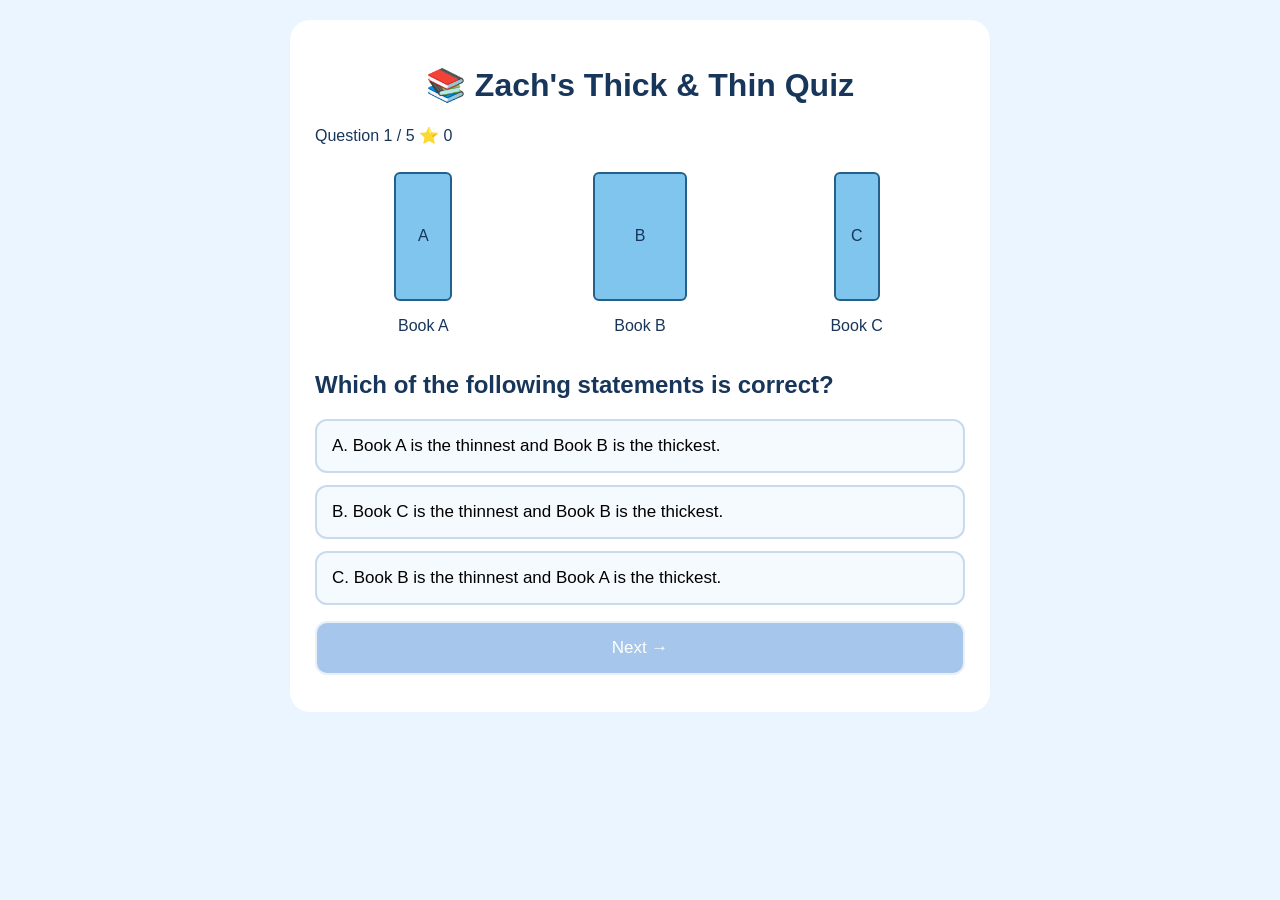
==== thickness-quiz.html @ b97b8de6 "Add Zach thickness quiz" ====
<!doctype html><html lang="en"><meta charset="utf-8"><meta name="viewport" content="width=device-width,initial-scale=1"><title>Zach Thick and Thin Quiz</title><style>body{font-family:Arial;background:#eaf5ff;color:#17365a;max-width:700px;margin:auto;padding:20px}main{background:white;padding:25px;border-radius:20px}h1{text-align:center}.books{display:flex;justify-content:space-around;align-items:end;height:190px}.book{height:125px;background:#80c5ed;border:2px solid #23618c;border-radius:6px;display:flex;align-items:center;justify-content:center;margin:auto}.item{text-align:center;flex:1}button{display:block;width:100%;padding:15px;margin:12px 0;border:2px solid #c9daed;border-radius:12px;background:#f5faff;font-size:17px;text-align:left}button:disabled{opacity:.8}.good{background:#d3f8dc}.bad{background:#ffd7d7}#next{background:#2475cf;color:white;text-align:center}#next:disabled{opacity:.4}</style><main><h1>📚 Zach's Thick & Thin Quiz</h1><p id="progress"></p><div class="books" id="books"></div><h2>Which of the following statements is correct?</h2><div id="answers"></div><p id="feedback"></p><button id="next" disabled>Next →</button></main><script>const qs=[[[2,5,1],[[0,1],[2,1],[1,0]],1],[[8,3,6],[[1,0],[2,1],[0,2]],0],[[4,7,2],[[1,0],[0,2],[2,1]],2],[[5,2,9],[[2,0],[1,2],[0,1]],1],[[3,1,6],[[2,1],[0,2],[1,2]],2]];let n=0,score=0;const el=id=>document.getElementById(id);function show(){let q=qs[n];el('progress').textContent='Question '+(n+1)+' / 5   ⭐ '+score;el('books').innerHTML=q[0].map((v,j)=>'<div class="item"><div class="book" style="width:'+(30+v*12)+'px">'+String.fromCharCode(65+j)+'</div><p>Book '+String.fromCharCode(65+j)+'</p></div>').join('');el('answers').innerHTML=q[1].map((pair,j)=>'<button onclick="pick('+j+')">'+String.fromCharCode(65+j)+'. Book '+String.fromCharCode(65+pair[0])+' is the thinnest and Book '+String.fromCharCode(65+pair[1])+' is the thickest.</button>').join('');el('feedback').textContent='';el('next').disabled=true}function pick(k){let q=qs[n];if(k===q[2])score++;Array.from(el('answers').children).forEach((b,j)=>{b.disabled=true;if(j===q[2])b.className='good';else if(j===k)b.className='bad'});el('feedback').textContent=k===q[2]?'🌟 Correct! Great job!':'💡 Good try! The green answer is correct.';el('next').disabled=false}el('next').onclick=()=>{n++;if(n<5)show();else document.querySelector('main').innerHTML='<h1>🏆 Well done, Zach!</h1><h2>Your score: '+score+' / 5</h2><button onclick="location.reload()">Try again</button>'};show();</script></html>
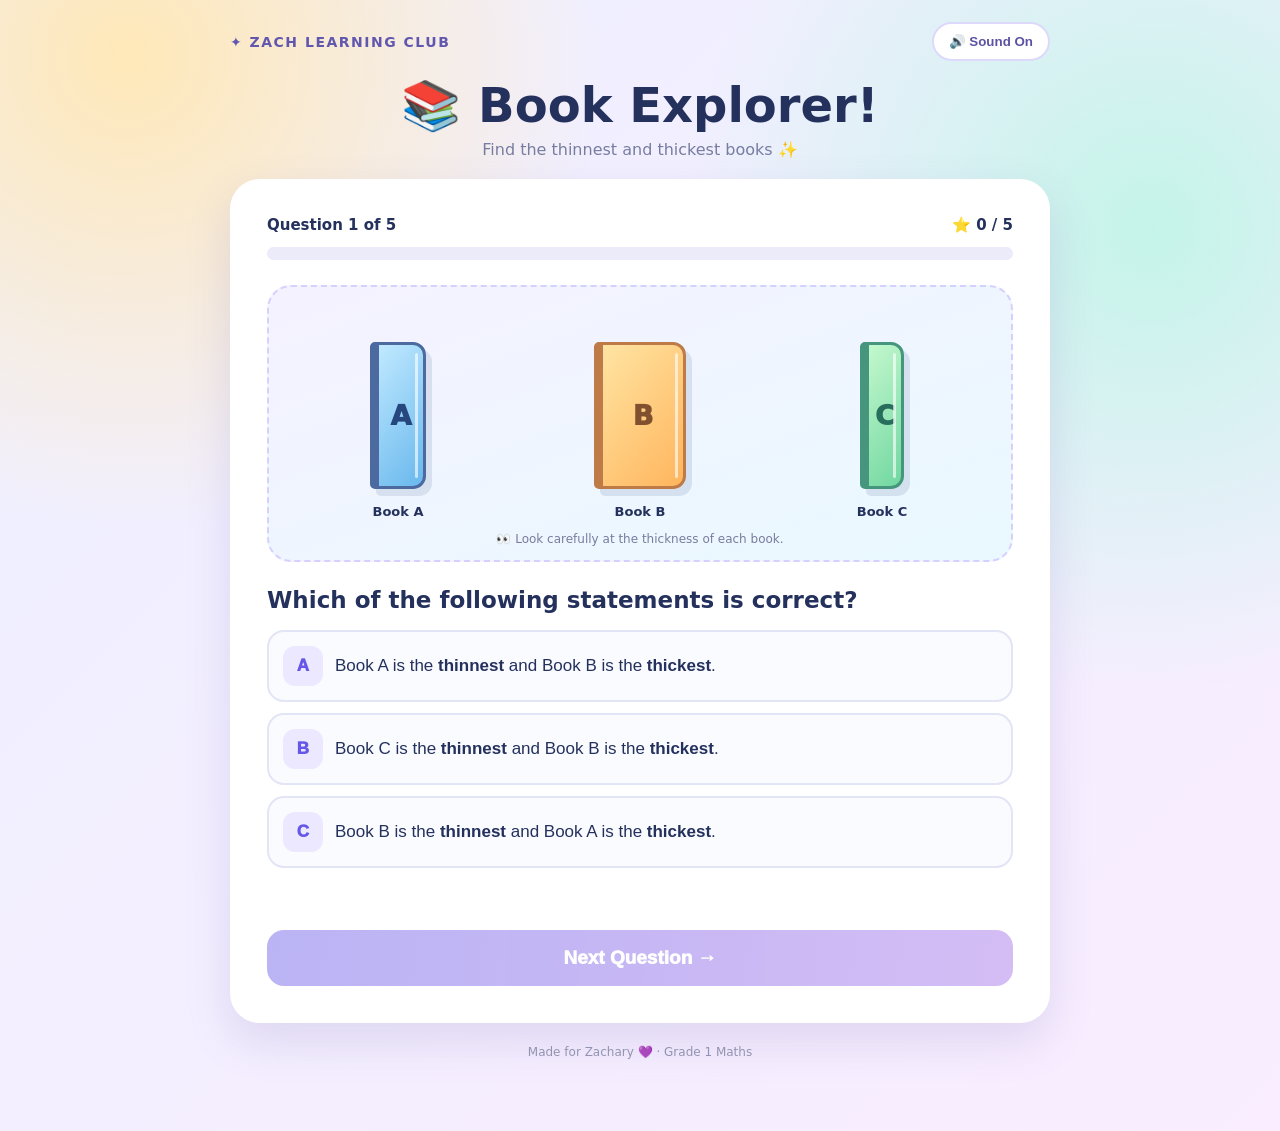
==== commit a6fedd9b: "Redesign thickness quiz with polished UI and interactive audio feedback" ====
--- a/thickness-quiz.html
+++ b/thickness-quiz.html
@@ -1 +1,8 @@
-<!doctype html><html lang="en"><meta charset="utf-8"><meta name="viewport" content="width=device-width,initial-scale=1"><title>Zach Thick and Thin Quiz</title><style>body{font-family:Arial;background:#eaf5ff;color:#17365a;max-width:700px;margin:auto;padding:20px}main{background:white;padding:25px;border-radius:20px}h1{text-align:center}.books{display:flex;justify-content:space-around;align-items:end;height:190px}.book{height:125px;background:#80c5ed;border:2px solid #23618c;border-radius:6px;display:flex;align-items:center;justify-content:center;margin:auto}.item{text-align:center;flex:1}button{display:block;width:100%;padding:15px;margin:12px 0;border:2px solid #c9daed;border-radius:12px;background:#f5faff;font-size:17px;text-align:left}button:disabled{opacity:.8}.good{background:#d3f8dc}.bad{background:#ffd7d7}#next{background:#2475cf;color:white;text-align:center}#next:disabled{opacity:.4}</style><main><h1>📚 Zach's Thick & Thin Quiz</h1><p id="progress"></p><div class="books" id="books"></div><h2>Which of the following statements is correct?</h2><div id="answers"></div><p id="feedback"></p><button id="next" disabled>Next →</button></main><script>const qs=[[[2,5,1],[[0,1],[2,1],[1,0]],1],[[8,3,6],[[1,0],[2,1],[0,2]],0],[[4,7,2],[[1,0],[0,2],[2,1]],2],[[5,2,9],[[2,0],[1,2],[0,1]],1],[[3,1,6],[[2,1],[0,2],[1,2]],2]];let n=0,score=0;const el=id=>document.getElementById(id);function show(){let q=qs[n];el('progress').textContent='Question '+(n+1)+' / 5   ⭐ '+score;el('books').innerHTML=q[0].map((v,j)=>'<div class="item"><div class="book" style="width:'+(30+v*12)+'px">'+String.fromCharCode(65+j)+'</div><p>Book '+String.fromCharCode(65+j)+'</p></div>').join('');el('answers').innerHTML=q[1].map((pair,j)=>'<button onclick="pick('+j+')">'+String.fromCharCode(65+j)+'. Book '+String.fromCharCode(65+pair[0])+' is the thinnest and Book '+String.fromCharCode(65+pair[1])+' is the thickest.</button>').join('');el('feedback').textContent='';el('next').disabled=true}function pick(k){let q=qs[n];if(k===q[2])score++;Array.from(el('answers').children).forEach((b,j)=>{b.disabled=true;if(j===q[2])b.className='good';else if(j===k)b.className='bad'});el('feedback').textContent=k===q[2]?'🌟 Correct! Great job!':'💡 Good try! The green answer is correct.';el('next').disabled=false}el('next').onclick=()=>{n++;if(n<5)show();else document.querySelector('main').innerHTML='<h1>🏆 Well done, Zach!</h1><h2>Your score: '+score+' / 5</h2><button onclick="location.reload()">Try again</button>'};show();</script></html>+<!doctype html>
+<html lang="en"><head><meta charset="utf-8"><meta name="viewport" content="width=device-width,initial-scale=1"><meta name="theme-color" content="#6657e8"><title>Zach's Book Explorer</title>
+<style>
+:root{--ink:#24315d;--violet:#6657e8;--pink:#ff75a4;--mint:#46c6a6;--gold:#ffc75b}*{box-sizing:border-box}body{margin:0;min-height:100vh;font-family:ui-rounded,"Arial Rounded MT Bold",system-ui,sans-serif;color:var(--ink);background:radial-gradient(circle at 10% 5%,#ffe8b8 0,transparent 30%),radial-gradient(circle at 90% 20%,#c4f4e9 0,transparent 32%),linear-gradient(135deg,#eef0ff,#f9edff);padding:22px 15px 50px}.shell{max-width:820px;margin:auto}.top{display:flex;align-items:center;justify-content:space-between;gap:10px}.brand{font-size:14px;font-weight:900;letter-spacing:1.5px;color:#6257ae}.sound{border:2px solid #dcd9fb;background:white;border-radius:50px;padding:10px 15px;font-weight:800;color:#5b52a4;cursor:pointer}h1{font-size:clamp(29px,6vw,48px);line-height:1.1;text-align:center;margin:18px 0 8px}.subtitle{text-align:center;font-size:16px;color:#777da0;margin:0 0 20px}.panel{background:#fff;border:3px solid #fff;border-radius:30px;padding:clamp(18px,4vw,34px);box-shadow:0 18px 45px #6559a829}.row{display:flex;justify-content:space-between;font-weight:900;font-size:15px;gap:12px}.track{background:#ecebfa;height:13px;border-radius:30px;overflow:hidden;margin:13px 0 25px}.fill{height:100%;width:0;background:linear-gradient(90deg,#62d6ae,#6657e8);transition:width .35s}.stage{background:linear-gradient(160deg,#f5f2ff,#e9f9ff);border-radius:24px;padding:22px 12px 14px;border:2px dashed #d6d0ff}.books{display:flex;align-items:flex-end;justify-content:space-around;gap:8px;height:210px}.item{flex:1;min-width:0;text-align:center}.book{height:147px;margin:auto;max-width:95%;display:flex;align-items:center;justify-content:center;border:3px solid #4c69a0;border-left:9px solid #4c69a0;border-radius:5px 13px 13px 5px;background:linear-gradient(130deg,#c0e9ff,#69b8ed);box-shadow:6px 7px 0 #a1b4cf55;position:relative;font-size:27px;font-weight:1000;color:#25477e;transition:width .35s}.book:after{content:"";position:absolute;right:5px;top:8px;bottom:8px;width:3px;border-radius:3px;background:#ffffffa0}.item:nth-child(2) .book{background:linear-gradient(130deg,#ffe4a2,#ffb55d);border-color:#be7b48;color:#81502e}.item:nth-child(3) .book{background:linear-gradient(130deg,#c4f8ce,#70d7a0);border-color:#45967c;color:#276e5c}.label{font-size:13px;font-weight:900;margin:15px 0 0}.hint{text-align:center;color:#7a7b9e;font-size:12px;margin-top:13px}h2{font-size:clamp(18px,4vw,23px);margin:25px 0 17px}.answer{display:flex;align-items:center;gap:12px;width:100%;text-align:left;border:2px solid #e2e5f5;border-radius:17px;background:#fafbff;padding:14px;margin:11px 0;font-size:clamp(14px,2.5vw,17px);line-height:1.5;color:var(--ink);cursor:pointer;transition:transform .15s,border-color .15s}.answer:not(:disabled):active{transform:scale(.985)}.badge{background:#ebe8ff;border-radius:12px;min-width:40px;height:40px;display:grid;place-items:center;font-weight:1000;color:#6657e8}.answer.correct{border-color:#39bf91;background:#e5fff2}.answer.wrong{border-color:#ff8b98;background:#fff0f1}.answer:disabled{cursor:default}.feedback{font-weight:900;min-height:30px;margin:16px 0;color:#298c6b}.next{display:block;width:100%;border:0;border-radius:17px;padding:17px;background:linear-gradient(100deg,#6657e8,#a06ce8);box-shadow:0 7px 0 #5142bb;color:white;font-weight:1000;font-size:19px;cursor:pointer}.next:disabled{opacity:.45;box-shadow:none;cursor:default}.result{text-align:center;padding:45px 15px}.score{font-size:54px;font-weight:1000;color:#6657e8;margin:15px 0}.confetti{font-size:48px}footer{text-align:center;color:#9293b2;font-size:12px;padding:22px}@media(max-width:480px){.books{height:170px}.book{height:113px;font-size:23px}.stage{padding:15px 5px 12px}.label{font-size:12px}.badge{min-width:34px;height:34px}}
+</style></head><body><div class="shell"><div class="top"><div class="brand">✦ ZACH LEARNING CLUB</div><button class="sound" id="sound" aria-label="Toggle sound">🔊 Sound On</button></div><h1>📚 Book Explorer!</h1><p class="subtitle">Find the thinnest and thickest books ✨</p><main class="panel" id="quiz"><div class="row"><span id="count">Question 1 of 5</span><span id="stars">⭐ 0 / 5</span></div><div class="track"><div class="fill" id="fill"></div></div><div class="stage"><div class="books" id="books"></div><div class="hint">👀 Look carefully at the thickness of each book.</div></div><h2>Which of the following statements is correct?</h2><div id="answers"></div><div class="feedback" id="feedback" aria-live="polite"></div><button class="next" id="next" disabled>Next Question →</button></main><footer>Made for Zachary 💜 · Grade 1 Maths</footer></div>
+<script>
+const questions=[{s:[2,5,1],o:[[0,1],[2,1],[1,0]],a:1},{s:[8,3,6],o:[[1,0],[2,1],[0,2]],a:0},{s:[4,7,2],o:[[1,0],[0,2],[2,1]],a:2},{s:[5,2,9],o:[[2,0],[1,2],[0,1]],a:1},{s:[3,1,6],o:[[2,1],[0,2],[1,2]],a:2}];let index=0,score=0,answered=false,soundOn=true,ctx;const get=id=>document.getElementById(id);function beep(correct){if(!soundOn)return;try{ctx=ctx||new(window.AudioContext||window.webkitAudioContext)();if(ctx.state==="suspended")ctx.resume();const notes=correct?[523,659,784]:[330,262];notes.forEach((freq,j)=>{let osc=ctx.createOscillator(),gain=ctx.createGain(),start=ctx.currentTime+j*.115;osc.type=correct?"sine":"triangle";osc.frequency.setValueAtTime(freq,start);gain.gain.setValueAtTime(.0001,start);gain.gain.exponentialRampToValueAtTime(.13,start+.02);gain.gain.exponentialRampToValueAtTime(.0001,start+.20);osc.connect(gain);gain.connect(ctx.destination);osc.start(start);osc.stop(start+.21)})}catch(e){}}get("sound").onclick=()=>{soundOn=!soundOn;get("sound").textContent=soundOn?"🔊 Sound On":"🔇 Sound Off";if(soundOn)beep(true)};function render(){answered=false;const q=questions[index];get("count").textContent="Question "+(index+1)+" of 5";get("stars").textContent="⭐ "+score+" / 5";get("fill").style.width=(index/5*100)+"%";get("books").innerHTML=q.s.map((s,j)=>'<div class="item"><div class="book" style="width:'+(32+s*12)+'px">'+String.fromCharCode(65+j)+'</div><div class="label">Book '+String.fromCharCode(65+j)+'</div></div>').join("");get("answers").innerHTML=q.o.map((pair,j)=>'<button class="answer" data-answer="'+j+'"><span class="badge">'+String.fromCharCode(65+j)+'</span><span>Book '+String.fromCharCode(65+pair[0])+' is the <b>thinnest</b> and Book '+String.fromCharCode(65+pair[1])+' is the <b>thickest</b>.</span></button>').join("");document.querySelectorAll(".answer").forEach(b=>b.addEventListener("click",()=>choose(Number(b.dataset.answer))));get("feedback").textContent="";get("next").disabled=true;get("next").textContent=index===4?"See My Results 🏆":"Next Question →"}function choose(choice){if(answered)return;answered=true;const q=questions[index],correct=choice===q.a;if(correct)score++;beep(correct);document.querySelectorAll(".answer").forEach((b,j)=>{b.disabled=true;if(j===q.a)b.classList.add("correct");else if(j===choice)b.classList.add("wrong")});get("feedback").textContent=correct?"🌟 Amazing, Zach! That's correct!":"💡 Nice try! The green answer is correct.";get("feedback").style.color=correct?"#298c6b":"#d36c72";get("stars").textContent="⭐ "+score+" / 5";get("next").disabled=false}get("next").onclick=()=>{index++;if(index<5){render();window.scrollTo({top:0,behavior:"smooth"})}else{get("quiz").innerHTML='<div class="result"><div class="confetti">🎉🏆🎉</div><h1>Great job, Zach!</h1><p>You finished the challenge!</p><div class="score">'+score+' / 5 ⭐</div><p>'+(score===5?"Perfect score! You are a book expert!":"Every try makes you stronger!")+'</p><button class="next" onclick="location.reload()">🔄 Play Again</button></div>';beep(true)}};render();
+</script></body></html>
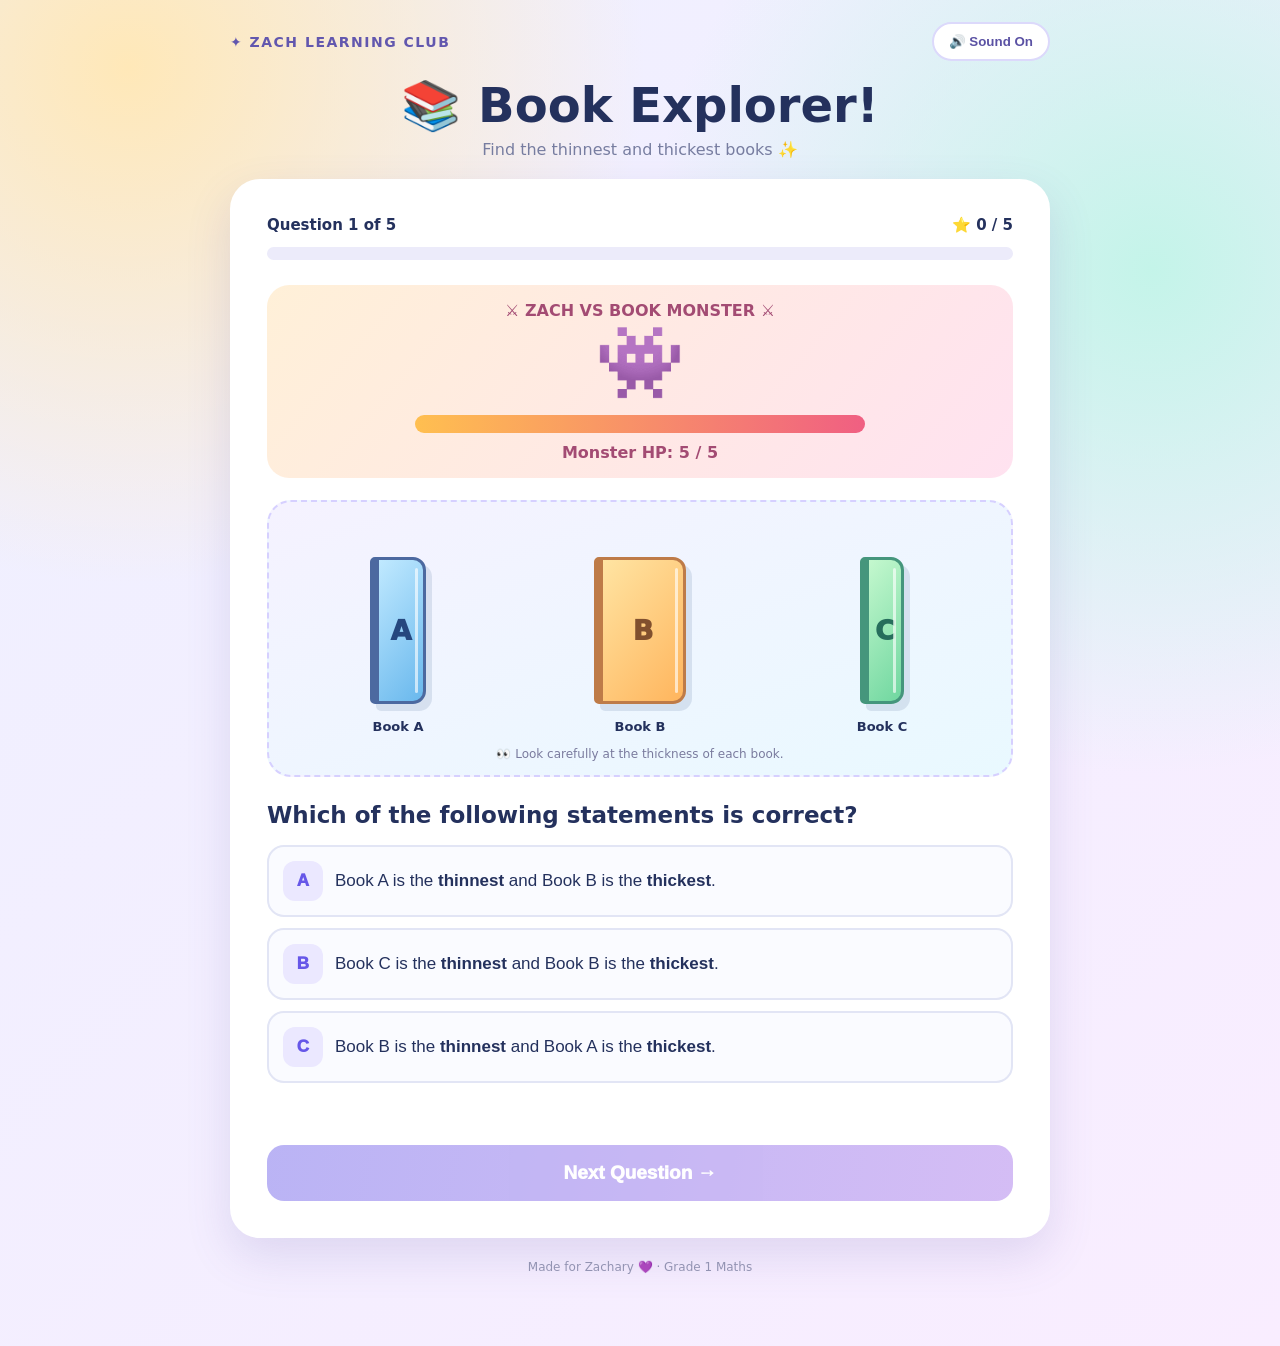
==== commit b6e1f735: "Add monster HP battle, attack animation and victory music" ====
--- a/thickness-quiz.html
+++ b/thickness-quiz.html
@@ -2,7 +2,9 @@
 <html lang="en"><head><meta charset="utf-8"><meta name="viewport" content="width=device-width,initial-scale=1"><meta name="theme-color" content="#6657e8"><title>Zach's Book Explorer</title>
 <style>
 :root{--ink:#24315d;--violet:#6657e8;--pink:#ff75a4;--mint:#46c6a6;--gold:#ffc75b}*{box-sizing:border-box}body{margin:0;min-height:100vh;font-family:ui-rounded,"Arial Rounded MT Bold",system-ui,sans-serif;color:var(--ink);background:radial-gradient(circle at 10% 5%,#ffe8b8 0,transparent 30%),radial-gradient(circle at 90% 20%,#c4f4e9 0,transparent 32%),linear-gradient(135deg,#eef0ff,#f9edff);padding:22px 15px 50px}.shell{max-width:820px;margin:auto}.top{display:flex;align-items:center;justify-content:space-between;gap:10px}.brand{font-size:14px;font-weight:900;letter-spacing:1.5px;color:#6257ae}.sound{border:2px solid #dcd9fb;background:white;border-radius:50px;padding:10px 15px;font-weight:800;color:#5b52a4;cursor:pointer}h1{font-size:clamp(29px,6vw,48px);line-height:1.1;text-align:center;margin:18px 0 8px}.subtitle{text-align:center;font-size:16px;color:#777da0;margin:0 0 20px}.panel{background:#fff;border:3px solid #fff;border-radius:30px;padding:clamp(18px,4vw,34px);box-shadow:0 18px 45px #6559a829}.row{display:flex;justify-content:space-between;font-weight:900;font-size:15px;gap:12px}.track{background:#ecebfa;height:13px;border-radius:30px;overflow:hidden;margin:13px 0 25px}.fill{height:100%;width:0;background:linear-gradient(90deg,#62d6ae,#6657e8);transition:width .35s}.stage{background:linear-gradient(160deg,#f5f2ff,#e9f9ff);border-radius:24px;padding:22px 12px 14px;border:2px dashed #d6d0ff}.books{display:flex;align-items:flex-end;justify-content:space-around;gap:8px;height:210px}.item{flex:1;min-width:0;text-align:center}.book{height:147px;margin:auto;max-width:95%;display:flex;align-items:center;justify-content:center;border:3px solid #4c69a0;border-left:9px solid #4c69a0;border-radius:5px 13px 13px 5px;background:linear-gradient(130deg,#c0e9ff,#69b8ed);box-shadow:6px 7px 0 #a1b4cf55;position:relative;font-size:27px;font-weight:1000;color:#25477e;transition:width .35s}.book:after{content:"";position:absolute;right:5px;top:8px;bottom:8px;width:3px;border-radius:3px;background:#ffffffa0}.item:nth-child(2) .book{background:linear-gradient(130deg,#ffe4a2,#ffb55d);border-color:#be7b48;color:#81502e}.item:nth-child(3) .book{background:linear-gradient(130deg,#c4f8ce,#70d7a0);border-color:#45967c;color:#276e5c}.label{font-size:13px;font-weight:900;margin:15px 0 0}.hint{text-align:center;color:#7a7b9e;font-size:12px;margin-top:13px}h2{font-size:clamp(18px,4vw,23px);margin:25px 0 17px}.answer{display:flex;align-items:center;gap:12px;width:100%;text-align:left;border:2px solid #e2e5f5;border-radius:17px;background:#fafbff;padding:14px;margin:11px 0;font-size:clamp(14px,2.5vw,17px);line-height:1.5;color:var(--ink);cursor:pointer;transition:transform .15s,border-color .15s}.answer:not(:disabled):active{transform:scale(.985)}.badge{background:#ebe8ff;border-radius:12px;min-width:40px;height:40px;display:grid;place-items:center;font-weight:1000;color:#6657e8}.answer.correct{border-color:#39bf91;background:#e5fff2}.answer.wrong{border-color:#ff8b98;background:#fff0f1}.answer:disabled{cursor:default}.feedback{font-weight:900;min-height:30px;margin:16px 0;color:#298c6b}.next{display:block;width:100%;border:0;border-radius:17px;padding:17px;background:linear-gradient(100deg,#6657e8,#a06ce8);box-shadow:0 7px 0 #5142bb;color:white;font-weight:1000;font-size:19px;cursor:pointer}.next:disabled{opacity:.45;box-shadow:none;cursor:default}.result{text-align:center;padding:45px 15px}.score{font-size:54px;font-weight:1000;color:#6657e8;margin:15px 0}.confetti{font-size:48px}footer{text-align:center;color:#9293b2;font-size:12px;padding:22px}@media(max-width:480px){.books{height:170px}.book{height:113px;font-size:23px}.stage{padding:15px 5px 12px}.label{font-size:12px}.badge{min-width:34px;height:34px}}
-</style></head><body><div class="shell"><div class="top"><div class="brand">✦ ZACH LEARNING CLUB</div><button class="sound" id="sound" aria-label="Toggle sound">🔊 Sound On</button></div><h1>📚 Book Explorer!</h1><p class="subtitle">Find the thinnest and thickest books ✨</p><main class="panel" id="quiz"><div class="row"><span id="count">Question 1 of 5</span><span id="stars">⭐ 0 / 5</span></div><div class="track"><div class="fill" id="fill"></div></div><div class="stage"><div class="books" id="books"></div><div class="hint">👀 Look carefully at the thickness of each book.</div></div><h2>Which of the following statements is correct?</h2><div id="answers"></div><div class="feedback" id="feedback" aria-live="polite"></div><button class="next" id="next" disabled>Next Question →</button></main><footer>Made for Zachary 💜 · Grade 1 Maths</footer></div>
+.battle{text-align:center;background:linear-gradient(130deg,#fff0d8,#ffe2f0);border-radius:22px;padding:16px;margin-bottom:22px}.monster{font-size:72px;display:inline-block;transition:transform .5s,opacity .5s}.monster.hit{animation:shake .5s}.monster.down{transform:rotate(85deg) scale(.65);opacity:.5}.hp{height:18px;background:#f3c5d0;border-radius:30px;overflow:hidden;margin:10px auto;max-width:450px}.hpfill{height:100%;width:100%;background:linear-gradient(90deg,#ffbf50,#f05f82);transition:width .6s}.battle-label{font-weight:900;color:#a34b73}@keyframes shake{0%,100%{transform:translateX(0)}25%{transform:translateX(-15px) rotate(-12deg)}60%{transform:translateX(13px) rotate(12deg)}}</style></head><body><div class="shell"><div class="top"><div class="brand">✦ ZACH LEARNING CLUB</div><button class="sound" id="sound" aria-label="Toggle sound">🔊 Sound On</button></div><h1>📚 Book Explorer!</h1><p class="subtitle">Find the thinnest and thickest books ✨</p><main class="panel" id="quiz"><div class="row"><span id="count">Question 1 of 5</span><span id="stars">⭐ 0 / 5</span></div><div class="track"><div class="fill" id="fill"></div></div><div class="battle"><div class="battle-label">⚔️ ZACH VS BOOK MONSTER ⚔️</div><div class="monster" id="monster">👾</div><div class="hp"><div class="hpfill" id="hpfill"></div></div><div class="battle-label" id="hptext">Monster HP: 5 / 5</div></div><div class="stage"><div class="books" id="books"></div><div class="hint">👀 Look carefully at the thickness of each book.</div></div><h2>Which of the following statements is correct?</h2><div id="answers"></div><div class="feedback" id="feedback" aria-live="polite"></div><button class="next" id="next" disabled>Next Question →</button></main><footer>Made for Zachary 💜 · Grade 1 Maths</footer></div>
 <script>
-const questions=[{s:[2,5,1],o:[[0,1],[2,1],[1,0]],a:1},{s:[8,3,6],o:[[1,0],[2,1],[0,2]],a:0},{s:[4,7,2],o:[[1,0],[0,2],[2,1]],a:2},{s:[5,2,9],o:[[2,0],[1,2],[0,1]],a:1},{s:[3,1,6],o:[[2,1],[0,2],[1,2]],a:2}];let index=0,score=0,answered=false,soundOn=true,ctx;const get=id=>document.getElementById(id);function beep(correct){if(!soundOn)return;try{ctx=ctx||new(window.AudioContext||window.webkitAudioContext)();if(ctx.state==="suspended")ctx.resume();const notes=correct?[523,659,784]:[330,262];notes.forEach((freq,j)=>{let osc=ctx.createOscillator(),gain=ctx.createGain(),start=ctx.currentTime+j*.115;osc.type=correct?"sine":"triangle";osc.frequency.setValueAtTime(freq,start);gain.gain.setValueAtTime(.0001,start);gain.gain.exponentialRampToValueAtTime(.13,start+.02);gain.gain.exponentialRampToValueAtTime(.0001,start+.20);osc.connect(gain);gain.connect(ctx.destination);osc.start(start);osc.stop(start+.21)})}catch(e){}}get("sound").onclick=()=>{soundOn=!soundOn;get("sound").textContent=soundOn?"🔊 Sound On":"🔇 Sound Off";if(soundOn)beep(true)};function render(){answered=false;const q=questions[index];get("count").textContent="Question "+(index+1)+" of 5";get("stars").textContent="⭐ "+score+" / 5";get("fill").style.width=(index/5*100)+"%";get("books").innerHTML=q.s.map((s,j)=>'<div class="item"><div class="book" style="width:'+(32+s*12)+'px">'+String.fromCharCode(65+j)+'</div><div class="label">Book '+String.fromCharCode(65+j)+'</div></div>').join("");get("answers").innerHTML=q.o.map((pair,j)=>'<button class="answer" data-answer="'+j+'"><span class="badge">'+String.fromCharCode(65+j)+'</span><span>Book '+String.fromCharCode(65+pair[0])+' is the <b>thinnest</b> and Book '+String.fromCharCode(65+pair[1])+' is the <b>thickest</b>.</span></button>').join("");document.querySelectorAll(".answer").forEach(b=>b.addEventListener("click",()=>choose(Number(b.dataset.answer))));get("feedback").textContent="";get("next").disabled=true;get("next").textContent=index===4?"See My Results 🏆":"Next Question →"}function choose(choice){if(answered)return;answered=true;const q=questions[index],correct=choice===q.a;if(correct)score++;beep(correct);document.querySelectorAll(".answer").forEach((b,j)=>{b.disabled=true;if(j===q.a)b.classList.add("correct");else if(j===choice)b.classList.add("wrong")});get("feedback").textContent=correct?"🌟 Amazing, Zach! That's correct!":"💡 Nice try! The green answer is correct.";get("feedback").style.color=correct?"#298c6b":"#d36c72";get("stars").textContent="⭐ "+score+" / 5";get("next").disabled=false}get("next").onclick=()=>{index++;if(index<5){render();window.scrollTo({top:0,behavior:"smooth"})}else{get("quiz").innerHTML='<div class="result"><div class="confetti">🎉🏆🎉</div><h1>Great job, Zach!</h1><p>You finished the challenge!</p><div class="score">'+score+' / 5 ⭐</div><p>'+(score===5?"Perfect score! You are a book expert!":"Every try makes you stronger!")+'</p><button class="next" onclick="location.reload()">🔄 Play Again</button></div>';beep(true)}};render();
+const questions=[{s:[2,5,1],o:[[0,1],[2,1],[1,0]],a:1},{s:[8,3,6],o:[[1,0],[2,1],[0,2]],a:0},{s:[4,7,2],o:[[1,0],[0,2],[2,1]],a:2},{s:[5,2,9],o:[[2,0],[1,2],[0,1]],a:1},{s:[3,1,6],o:[[2,1],[0,2],[1,2]],a:2}];let index=0,score=0,answered=false,soundOn=true,ctx;const get=id=>document.getElementById(id);function beep(correct){if(!soundOn)return;try{ctx=ctx||new(window.AudioContext||window.webkitAudioContext)();if(ctx.state==="suspended")ctx.resume();const notes=correct?[523,659,784]:[330,262];notes.forEach((freq,j)=>{let osc=ctx.createOscillator(),gain=ctx.createGain(),start=ctx.currentTime+j*.115;osc.type=correct?"sine":"triangle";osc.frequency.setValueAtTime(freq,start);gain.gain.setValueAtTime(.0001,start);gain.gain.exponentialRampToValueAtTime(.13,start+.02);gain.gain.exponentialRampToValueAtTime(.0001,start+.20);osc.connect(gain);gain.connect(ctx.destination);osc.start(start);osc.stop(start+.21)})}catch(e){}}get("sound").onclick=()=>{soundOn=!soundOn;get("sound").textContent=soundOn?"🔊 Sound On":"🔇 Sound Off";if(soundOn)beep(true)};function attack(){let hp=5-score;get("hpfill").style.width=(hp*20)+"%";get("hptext").textContent="Monster HP: "+hp+" / 5";let m=get("monster");m.classList.remove("hit");void m.offsetWidth;m.classList.add("hit");if(hp===0)setTimeout(()=>{m.classList.remove("hit");m.classList.add("down");get("hptext").textContent="🏆 MONSTER DEFEATED!"},550)}
+function victory(){if(!soundOn)return;try{ctx=ctx||new(window.AudioContext||window.webkitAudioContext)();if(ctx.state==="suspended")ctx.resume();let t=ctx.currentTime+.1;[523,659,784,1047,784,1047,1175,1319,1047].forEach((f,i)=>{let o=ctx.createOscillator(),g=ctx.createGain(),d=i===8?.65:.17;o.type="triangle";o.frequency.value=f;g.gain.setValueAtTime(.0001,t);g.gain.exponentialRampToValueAtTime(.12,t+.02);g.gain.exponentialRampToValueAtTime(.0001,t+d);o.connect(g);g.connect(ctx.destination);o.start(t);o.stop(t+d+.02);t+=d})}catch(e){}}
+function render(){answered=false;const q=questions[index];get("count").textContent="Question "+(index+1)+" of 5";get("stars").textContent="⭐ "+score+" / 5";get("fill").style.width=(index/5*100)+"%";get("books").innerHTML=q.s.map((s,j)=>'<div class="item"><div class="book" style="width:'+(32+s*12)+'px">'+String.fromCharCode(65+j)+'</div><div class="label">Book '+String.fromCharCode(65+j)+'</div></div>').join("");get("answers").innerHTML=q.o.map((pair,j)=>'<button class="answer" data-answer="'+j+'"><span class="badge">'+String.fromCharCode(65+j)+'</span><span>Book '+String.fromCharCode(65+pair[0])+' is the <b>thinnest</b> and Book '+String.fromCharCode(65+pair[1])+' is the <b>thickest</b>.</span></button>').join("");document.querySelectorAll(".answer").forEach(b=>b.addEventListener("click",()=>choose(Number(b.dataset.answer))));get("feedback").textContent="";get("next").disabled=true;get("next").textContent=index===4?"See My Results 🏆":"Next Question →"}function choose(choice){if(answered)return;answered=true;const q=questions[index],correct=choice===q.a;if(correct){score++;attack()}beep(correct);document.querySelectorAll(".answer").forEach((b,j)=>{b.disabled=true;if(j===q.a)b.classList.add("correct");else if(j===choice)b.classList.add("wrong")});get("feedback").textContent=correct?"🌟 Amazing, Zach! That's correct!":"💡 Nice try! The green answer is correct.";get("feedback").style.color=correct?"#298c6b":"#d36c72";get("stars").textContent="⭐ "+score+" / 5";get("next").disabled=false}get("next").onclick=()=>{index++;if(index<5){render();window.scrollTo({top:0,behavior:"smooth"})}else{if(score===5)victory();get("quiz").innerHTML='<div class="result"><div class="confetti">🎉🏆🎉</div><h1>Great job, Zach!</h1><p>You finished the challenge!</p><div class="score">'+score+' / 5 ⭐</div><p>'+(score===5?"Perfect score! You are a book expert!":"Every try makes you stronger!")+'</p><button class="next" onclick="location.reload()">🔄 Play Again</button></div>';if(score!==5)beep(true)}};render();
 </script></body></html>
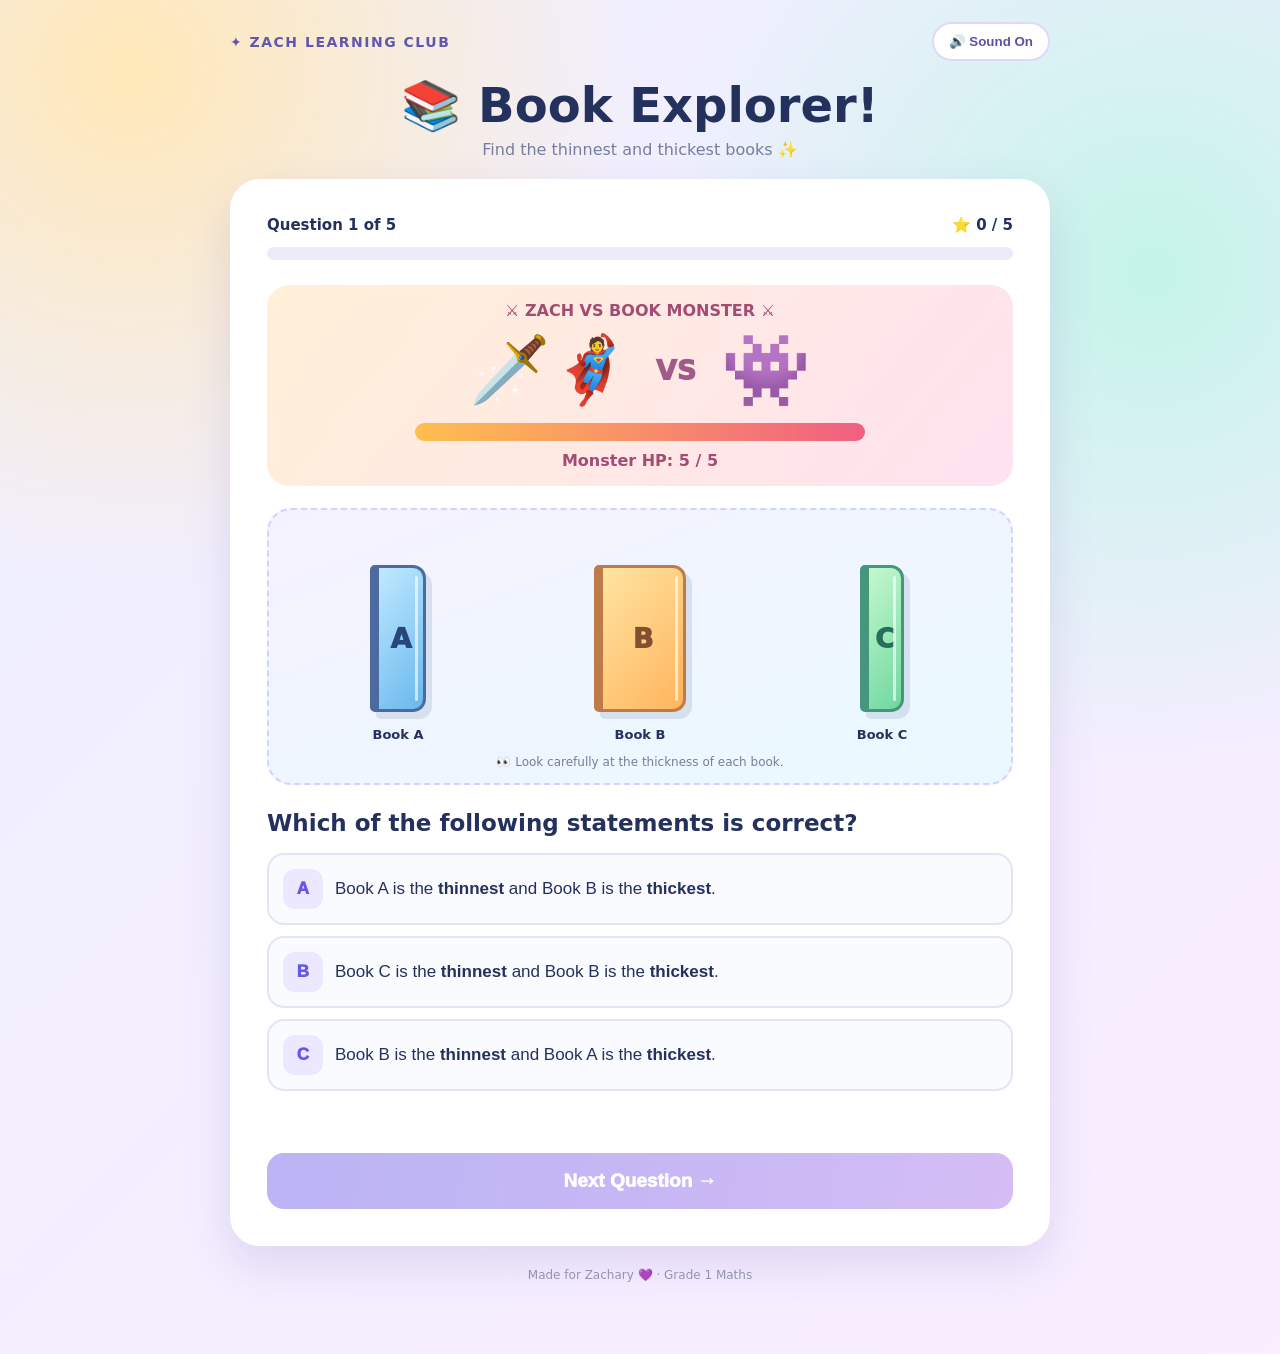
==== commit e9ad3459: "Add sword hero attack and automatic next question with victory animation delay" ====
--- a/thickness-quiz.html
+++ b/thickness-quiz.html
@@ -2,9 +2,9 @@
 <html lang="en"><head><meta charset="utf-8"><meta name="viewport" content="width=device-width,initial-scale=1"><meta name="theme-color" content="#6657e8"><title>Zach's Book Explorer</title>
 <style>
 :root{--ink:#24315d;--violet:#6657e8;--pink:#ff75a4;--mint:#46c6a6;--gold:#ffc75b}*{box-sizing:border-box}body{margin:0;min-height:100vh;font-family:ui-rounded,"Arial Rounded MT Bold",system-ui,sans-serif;color:var(--ink);background:radial-gradient(circle at 10% 5%,#ffe8b8 0,transparent 30%),radial-gradient(circle at 90% 20%,#c4f4e9 0,transparent 32%),linear-gradient(135deg,#eef0ff,#f9edff);padding:22px 15px 50px}.shell{max-width:820px;margin:auto}.top{display:flex;align-items:center;justify-content:space-between;gap:10px}.brand{font-size:14px;font-weight:900;letter-spacing:1.5px;color:#6257ae}.sound{border:2px solid #dcd9fb;background:white;border-radius:50px;padding:10px 15px;font-weight:800;color:#5b52a4;cursor:pointer}h1{font-size:clamp(29px,6vw,48px);line-height:1.1;text-align:center;margin:18px 0 8px}.subtitle{text-align:center;font-size:16px;color:#777da0;margin:0 0 20px}.panel{background:#fff;border:3px solid #fff;border-radius:30px;padding:clamp(18px,4vw,34px);box-shadow:0 18px 45px #6559a829}.row{display:flex;justify-content:space-between;font-weight:900;font-size:15px;gap:12px}.track{background:#ecebfa;height:13px;border-radius:30px;overflow:hidden;margin:13px 0 25px}.fill{height:100%;width:0;background:linear-gradient(90deg,#62d6ae,#6657e8);transition:width .35s}.stage{background:linear-gradient(160deg,#f5f2ff,#e9f9ff);border-radius:24px;padding:22px 12px 14px;border:2px dashed #d6d0ff}.books{display:flex;align-items:flex-end;justify-content:space-around;gap:8px;height:210px}.item{flex:1;min-width:0;text-align:center}.book{height:147px;margin:auto;max-width:95%;display:flex;align-items:center;justify-content:center;border:3px solid #4c69a0;border-left:9px solid #4c69a0;border-radius:5px 13px 13px 5px;background:linear-gradient(130deg,#c0e9ff,#69b8ed);box-shadow:6px 7px 0 #a1b4cf55;position:relative;font-size:27px;font-weight:1000;color:#25477e;transition:width .35s}.book:after{content:"";position:absolute;right:5px;top:8px;bottom:8px;width:3px;border-radius:3px;background:#ffffffa0}.item:nth-child(2) .book{background:linear-gradient(130deg,#ffe4a2,#ffb55d);border-color:#be7b48;color:#81502e}.item:nth-child(3) .book{background:linear-gradient(130deg,#c4f8ce,#70d7a0);border-color:#45967c;color:#276e5c}.label{font-size:13px;font-weight:900;margin:15px 0 0}.hint{text-align:center;color:#7a7b9e;font-size:12px;margin-top:13px}h2{font-size:clamp(18px,4vw,23px);margin:25px 0 17px}.answer{display:flex;align-items:center;gap:12px;width:100%;text-align:left;border:2px solid #e2e5f5;border-radius:17px;background:#fafbff;padding:14px;margin:11px 0;font-size:clamp(14px,2.5vw,17px);line-height:1.5;color:var(--ink);cursor:pointer;transition:transform .15s,border-color .15s}.answer:not(:disabled):active{transform:scale(.985)}.badge{background:#ebe8ff;border-radius:12px;min-width:40px;height:40px;display:grid;place-items:center;font-weight:1000;color:#6657e8}.answer.correct{border-color:#39bf91;background:#e5fff2}.answer.wrong{border-color:#ff8b98;background:#fff0f1}.answer:disabled{cursor:default}.feedback{font-weight:900;min-height:30px;margin:16px 0;color:#298c6b}.next{display:block;width:100%;border:0;border-radius:17px;padding:17px;background:linear-gradient(100deg,#6657e8,#a06ce8);box-shadow:0 7px 0 #5142bb;color:white;font-weight:1000;font-size:19px;cursor:pointer}.next:disabled{opacity:.45;box-shadow:none;cursor:default}.result{text-align:center;padding:45px 15px}.score{font-size:54px;font-weight:1000;color:#6657e8;margin:15px 0}.confetti{font-size:48px}footer{text-align:center;color:#9293b2;font-size:12px;padding:22px}@media(max-width:480px){.books{height:170px}.book{height:113px;font-size:23px}.stage{padding:15px 5px 12px}.label{font-size:12px}.badge{min-width:34px;height:34px}}
-.battle{text-align:center;background:linear-gradient(130deg,#fff0d8,#ffe2f0);border-radius:22px;padding:16px;margin-bottom:22px}.monster{font-size:72px;display:inline-block;transition:transform .5s,opacity .5s}.monster.hit{animation:shake .5s}.monster.down{transform:rotate(85deg) scale(.65);opacity:.5}.hp{height:18px;background:#f3c5d0;border-radius:30px;overflow:hidden;margin:10px auto;max-width:450px}.hpfill{height:100%;width:100%;background:linear-gradient(90deg,#ffbf50,#f05f82);transition:width .6s}.battle-label{font-weight:900;color:#a34b73}@keyframes shake{0%,100%{transform:translateX(0)}25%{transform:translateX(-15px) rotate(-12deg)}60%{transform:translateX(13px) rotate(12deg)}}</style></head><body><div class="shell"><div class="top"><div class="brand">✦ ZACH LEARNING CLUB</div><button class="sound" id="sound" aria-label="Toggle sound">🔊 Sound On</button></div><h1>📚 Book Explorer!</h1><p class="subtitle">Find the thinnest and thickest books ✨</p><main class="panel" id="quiz"><div class="row"><span id="count">Question 1 of 5</span><span id="stars">⭐ 0 / 5</span></div><div class="track"><div class="fill" id="fill"></div></div><div class="battle"><div class="battle-label">⚔️ ZACH VS BOOK MONSTER ⚔️</div><div class="monster" id="monster">👾</div><div class="hp"><div class="hpfill" id="hpfill"></div></div><div class="battle-label" id="hptext">Monster HP: 5 / 5</div></div><div class="stage"><div class="books" id="books"></div><div class="hint">👀 Look carefully at the thickness of each book.</div></div><h2>Which of the following statements is correct?</h2><div id="answers"></div><div class="feedback" id="feedback" aria-live="polite"></div><button class="next" id="next" disabled>Next Question →</button></main><footer>Made for Zachary 💜 · Grade 1 Maths</footer></div>
+.battle{text-align:center;background:linear-gradient(130deg,#fff0d8,#ffe2f0);border-radius:22px;padding:16px;margin-bottom:22px}.monster{font-size:72px;display:inline-block;transition:transform .5s,opacity .5s}.monster.hit{animation:shake .5s}.monster.down{transform:rotate(85deg) scale(.65);opacity:.5}.hp{height:18px;background:#f3c5d0;border-radius:30px;overflow:hidden;margin:10px auto;max-width:450px}.hpfill{height:100%;width:100%;background:linear-gradient(90deg,#ffbf50,#f05f82);transition:width .6s}.battle-label{font-weight:900;color:#a34b73}@keyframes shake{0%,100%{transform:translateX(0)}25%{transform:translateX(-15px) rotate(-12deg)}60%{transform:translateX(13px) rotate(12deg)}}.fighters{display:flex;align-items:center;justify-content:space-evenly;max-width:390px;margin:8px auto 2px}.hero{font-size:65px;display:inline-block;transform-origin:70% 85%}.hero.slash{animation:slash .65s ease-in-out}.versus{font-size:27px;font-weight:1000;color:#a05a86}.strike{position:absolute;font-size:48px;left:50%;top:20%;pointer-events:none;animation:strike .7s forwards}.enemy-wrap{position:relative}@keyframes slash{0%,100%{transform:translateX(0) rotate(0)}35%{transform:translateX(38px) rotate(-28deg)}65%{transform:translateX(62px) rotate(24deg)}}@keyframes strike{0%{opacity:0;transform:scale(.3) rotate(-40deg)}35%{opacity:1;transform:scale(1.3) rotate(0)}100%{opacity:0;transform:scale(1.7) rotate(30deg)}}@media(prefers-reduced-motion:reduce){.hero.slash,.strike{animation:none}}</style></head><body><div class="shell"><div class="top"><div class="brand">✦ ZACH LEARNING CLUB</div><button class="sound" id="sound" aria-label="Toggle sound">🔊 Sound On</button></div><h1>📚 Book Explorer!</h1><p class="subtitle">Find the thinnest and thickest books ✨</p><main class="panel" id="quiz"><div class="row"><span id="count">Question 1 of 5</span><span id="stars">⭐ 0 / 5</span></div><div class="track"><div class="fill" id="fill"></div></div><div class="battle"><div class="battle-label">⚔️ ZACH VS BOOK MONSTER ⚔️</div><div class="fighters"><span class="hero" id="hero" role="img" aria-label="Sword hero">🗡️🦸</span><span class="versus">VS</span><span class="enemy-wrap"><span class="monster" id="monster">👾</span><span id="strike"></span></span></div><div class="hp"><div class="hpfill" id="hpfill"></div></div><div class="battle-label" id="hptext">Monster HP: 5 / 5</div></div><div class="stage"><div class="books" id="books"></div><div class="hint">👀 Look carefully at the thickness of each book.</div></div><h2>Which of the following statements is correct?</h2><div id="answers"></div><div class="feedback" id="feedback" aria-live="polite"></div><button class="next" id="next" disabled>Next Question →</button></main><footer>Made for Zachary 💜 · Grade 1 Maths</footer></div>
 <script>
-const questions=[{s:[2,5,1],o:[[0,1],[2,1],[1,0]],a:1},{s:[8,3,6],o:[[1,0],[2,1],[0,2]],a:0},{s:[4,7,2],o:[[1,0],[0,2],[2,1]],a:2},{s:[5,2,9],o:[[2,0],[1,2],[0,1]],a:1},{s:[3,1,6],o:[[2,1],[0,2],[1,2]],a:2}];let index=0,score=0,answered=false,soundOn=true,ctx;const get=id=>document.getElementById(id);function beep(correct){if(!soundOn)return;try{ctx=ctx||new(window.AudioContext||window.webkitAudioContext)();if(ctx.state==="suspended")ctx.resume();const notes=correct?[523,659,784]:[330,262];notes.forEach((freq,j)=>{let osc=ctx.createOscillator(),gain=ctx.createGain(),start=ctx.currentTime+j*.115;osc.type=correct?"sine":"triangle";osc.frequency.setValueAtTime(freq,start);gain.gain.setValueAtTime(.0001,start);gain.gain.exponentialRampToValueAtTime(.13,start+.02);gain.gain.exponentialRampToValueAtTime(.0001,start+.20);osc.connect(gain);gain.connect(ctx.destination);osc.start(start);osc.stop(start+.21)})}catch(e){}}get("sound").onclick=()=>{soundOn=!soundOn;get("sound").textContent=soundOn?"🔊 Sound On":"🔇 Sound Off";if(soundOn)beep(true)};function attack(){let hp=5-score;get("hpfill").style.width=(hp*20)+"%";get("hptext").textContent="Monster HP: "+hp+" / 5";let m=get("monster");m.classList.remove("hit");void m.offsetWidth;m.classList.add("hit");if(hp===0)setTimeout(()=>{m.classList.remove("hit");m.classList.add("down");get("hptext").textContent="🏆 MONSTER DEFEATED!"},550)}
+const questions=[{s:[2,5,1],o:[[0,1],[2,1],[1,0]],a:1},{s:[8,3,6],o:[[1,0],[2,1],[0,2]],a:0},{s:[4,7,2],o:[[1,0],[0,2],[2,1]],a:2},{s:[5,2,9],o:[[2,0],[1,2],[0,1]],a:1},{s:[3,1,6],o:[[2,1],[0,2],[1,2]],a:2}];let index=0,score=0,answered=false,soundOn=true,ctx;const get=id=>document.getElementById(id);function beep(correct){if(!soundOn)return;try{ctx=ctx||new(window.AudioContext||window.webkitAudioContext)();if(ctx.state==="suspended")ctx.resume();const notes=correct?[523,659,784]:[330,262];notes.forEach((freq,j)=>{let osc=ctx.createOscillator(),gain=ctx.createGain(),start=ctx.currentTime+j*.115;osc.type=correct?"sine":"triangle";osc.frequency.setValueAtTime(freq,start);gain.gain.setValueAtTime(.0001,start);gain.gain.exponentialRampToValueAtTime(.13,start+.02);gain.gain.exponentialRampToValueAtTime(.0001,start+.20);osc.connect(gain);gain.connect(ctx.destination);osc.start(start);osc.stop(start+.21)})}catch(e){}}get("sound").onclick=()=>{soundOn=!soundOn;get("sound").textContent=soundOn?"🔊 Sound On":"🔇 Sound Off";if(soundOn)beep(true)};function attack(){let hp=5-score;get("hpfill").style.width=(hp*20)+"%";get("hptext").textContent="Monster HP: "+hp+" / 5";let hero=get("hero");hero.classList.remove("slash");void hero.offsetWidth;hero.classList.add("slash");get("strike").innerHTML='<span class="strike">⚔️💥</span>';setTimeout(()=>{const v=get("strike");if(v)v.textContent=""},720);let m=get("monster");m.classList.remove("hit");void m.offsetWidth;m.classList.add("hit");if(hp===0)setTimeout(()=>{m.classList.remove("hit");m.classList.add("down");get("hptext").textContent="🏆 MONSTER DEFEATED!"},550)}
 function victory(){if(!soundOn)return;try{ctx=ctx||new(window.AudioContext||window.webkitAudioContext)();if(ctx.state==="suspended")ctx.resume();let t=ctx.currentTime+.1;[523,659,784,1047,784,1047,1175,1319,1047].forEach((f,i)=>{let o=ctx.createOscillator(),g=ctx.createGain(),d=i===8?.65:.17;o.type="triangle";o.frequency.value=f;g.gain.setValueAtTime(.0001,t);g.gain.exponentialRampToValueAtTime(.12,t+.02);g.gain.exponentialRampToValueAtTime(.0001,t+d);o.connect(g);g.connect(ctx.destination);o.start(t);o.stop(t+d+.02);t+=d})}catch(e){}}
-function render(){answered=false;const q=questions[index];get("count").textContent="Question "+(index+1)+" of 5";get("stars").textContent="⭐ "+score+" / 5";get("fill").style.width=(index/5*100)+"%";get("books").innerHTML=q.s.map((s,j)=>'<div class="item"><div class="book" style="width:'+(32+s*12)+'px">'+String.fromCharCode(65+j)+'</div><div class="label">Book '+String.fromCharCode(65+j)+'</div></div>').join("");get("answers").innerHTML=q.o.map((pair,j)=>'<button class="answer" data-answer="'+j+'"><span class="badge">'+String.fromCharCode(65+j)+'</span><span>Book '+String.fromCharCode(65+pair[0])+' is the <b>thinnest</b> and Book '+String.fromCharCode(65+pair[1])+' is the <b>thickest</b>.</span></button>').join("");document.querySelectorAll(".answer").forEach(b=>b.addEventListener("click",()=>choose(Number(b.dataset.answer))));get("feedback").textContent="";get("next").disabled=true;get("next").textContent=index===4?"See My Results 🏆":"Next Question →"}function choose(choice){if(answered)return;answered=true;const q=questions[index],correct=choice===q.a;if(correct){score++;attack()}beep(correct);document.querySelectorAll(".answer").forEach((b,j)=>{b.disabled=true;if(j===q.a)b.classList.add("correct");else if(j===choice)b.classList.add("wrong")});get("feedback").textContent=correct?"🌟 Amazing, Zach! That's correct!":"💡 Nice try! The green answer is correct.";get("feedback").style.color=correct?"#298c6b":"#d36c72";get("stars").textContent="⭐ "+score+" / 5";get("next").disabled=false}get("next").onclick=()=>{index++;if(index<5){render();window.scrollTo({top:0,behavior:"smooth"})}else{if(score===5)victory();get("quiz").innerHTML='<div class="result"><div class="confetti">🎉🏆🎉</div><h1>Great job, Zach!</h1><p>You finished the challenge!</p><div class="score">'+score+' / 5 ⭐</div><p>'+(score===5?"Perfect score! You are a book expert!":"Every try makes you stronger!")+'</p><button class="next" onclick="location.reload()">🔄 Play Again</button></div>';if(score!==5)beep(true)}};render();
+function render(){answered=false;const q=questions[index];get("count").textContent="Question "+(index+1)+" of 5";get("stars").textContent="⭐ "+score+" / 5";get("fill").style.width=(index/5*100)+"%";get("books").innerHTML=q.s.map((s,j)=>'<div class="item"><div class="book" style="width:'+(32+s*12)+'px">'+String.fromCharCode(65+j)+'</div><div class="label">Book '+String.fromCharCode(65+j)+'</div></div>').join("");get("answers").innerHTML=q.o.map((pair,j)=>'<button class="answer" data-answer="'+j+'"><span class="badge">'+String.fromCharCode(65+j)+'</span><span>Book '+String.fromCharCode(65+pair[0])+' is the <b>thinnest</b> and Book '+String.fromCharCode(65+pair[1])+' is the <b>thickest</b>.</span></button>').join("");document.querySelectorAll(".answer").forEach(b=>b.addEventListener("click",()=>choose(Number(b.dataset.answer))));get("feedback").textContent="";get("next").disabled=true;get("next").textContent=index===4?"See My Results 🏆":"Next Question →"}function choose(choice){if(answered)return;answered=true;const q=questions[index],correct=choice===q.a;if(correct){score++;attack()}beep(correct);document.querySelectorAll(".answer").forEach((b,j)=>{b.disabled=true;if(j===q.a)b.classList.add("correct");else if(j===choice)b.classList.add("wrong")});get("feedback").textContent=correct?"🌟 Amazing, Zach! That's correct!":"💡 Nice try! The green answer is correct.";get("feedback").style.color=correct?"#298c6b":"#d36c72";get("stars").textContent="⭐ "+score+" / 5";get("next").disabled=false;setTimeout(()=>{if(answered&&get("next")&&!get("next").disabled)get("next").click()},correct?1400:1700)}get("next").onclick=()=>{index++;if(index<5){render();window.scrollTo({top:0,behavior:"smooth"})}else{if(score===5){victory();setTimeout(()=>showResult(),1450)}else showResult()}};function showResult(){get("quiz").innerHTML='<div class="result"><div class="confetti">🎉🏆🎉</div><h1>Great job, Zach!</h1><p>You finished the challenge!</p><div class="score">'+score+' / 5 ⭐</div><p>'+(score===5?"Perfect score! You are a book expert!":"Every try makes you stronger!")+'</p><button class="next" onclick="location.reload()">🔄 Play Again</button></div>';if(score!==5)beep(true)}render();
 </script></body></html>
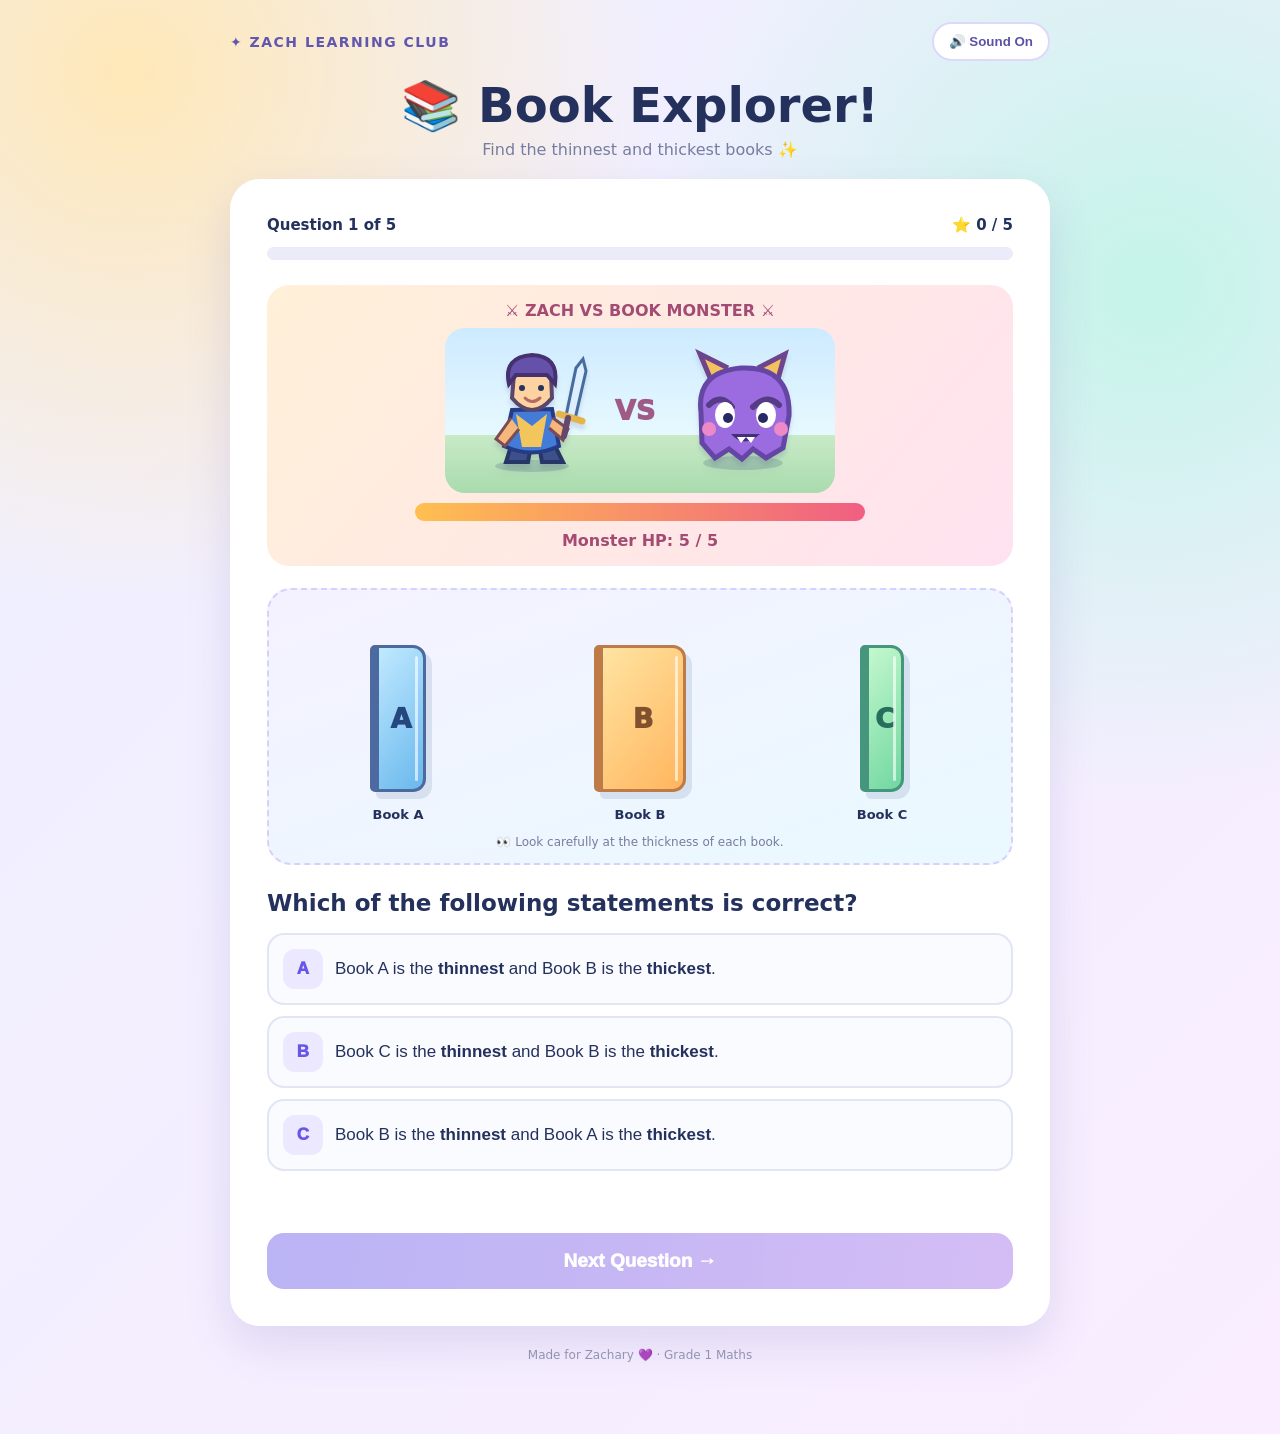
==== commit c1ead157: "Upgrade battle to original SVG RPG knight and boss sprites with sword animation" ====
--- a/thickness-quiz.html
+++ b/thickness-quiz.html
@@ -2,7 +2,7 @@
 <html lang="en"><head><meta charset="utf-8"><meta name="viewport" content="width=device-width,initial-scale=1"><meta name="theme-color" content="#6657e8"><title>Zach's Book Explorer</title>
 <style>
 :root{--ink:#24315d;--violet:#6657e8;--pink:#ff75a4;--mint:#46c6a6;--gold:#ffc75b}*{box-sizing:border-box}body{margin:0;min-height:100vh;font-family:ui-rounded,"Arial Rounded MT Bold",system-ui,sans-serif;color:var(--ink);background:radial-gradient(circle at 10% 5%,#ffe8b8 0,transparent 30%),radial-gradient(circle at 90% 20%,#c4f4e9 0,transparent 32%),linear-gradient(135deg,#eef0ff,#f9edff);padding:22px 15px 50px}.shell{max-width:820px;margin:auto}.top{display:flex;align-items:center;justify-content:space-between;gap:10px}.brand{font-size:14px;font-weight:900;letter-spacing:1.5px;color:#6257ae}.sound{border:2px solid #dcd9fb;background:white;border-radius:50px;padding:10px 15px;font-weight:800;color:#5b52a4;cursor:pointer}h1{font-size:clamp(29px,6vw,48px);line-height:1.1;text-align:center;margin:18px 0 8px}.subtitle{text-align:center;font-size:16px;color:#777da0;margin:0 0 20px}.panel{background:#fff;border:3px solid #fff;border-radius:30px;padding:clamp(18px,4vw,34px);box-shadow:0 18px 45px #6559a829}.row{display:flex;justify-content:space-between;font-weight:900;font-size:15px;gap:12px}.track{background:#ecebfa;height:13px;border-radius:30px;overflow:hidden;margin:13px 0 25px}.fill{height:100%;width:0;background:linear-gradient(90deg,#62d6ae,#6657e8);transition:width .35s}.stage{background:linear-gradient(160deg,#f5f2ff,#e9f9ff);border-radius:24px;padding:22px 12px 14px;border:2px dashed #d6d0ff}.books{display:flex;align-items:flex-end;justify-content:space-around;gap:8px;height:210px}.item{flex:1;min-width:0;text-align:center}.book{height:147px;margin:auto;max-width:95%;display:flex;align-items:center;justify-content:center;border:3px solid #4c69a0;border-left:9px solid #4c69a0;border-radius:5px 13px 13px 5px;background:linear-gradient(130deg,#c0e9ff,#69b8ed);box-shadow:6px 7px 0 #a1b4cf55;position:relative;font-size:27px;font-weight:1000;color:#25477e;transition:width .35s}.book:after{content:"";position:absolute;right:5px;top:8px;bottom:8px;width:3px;border-radius:3px;background:#ffffffa0}.item:nth-child(2) .book{background:linear-gradient(130deg,#ffe4a2,#ffb55d);border-color:#be7b48;color:#81502e}.item:nth-child(3) .book{background:linear-gradient(130deg,#c4f8ce,#70d7a0);border-color:#45967c;color:#276e5c}.label{font-size:13px;font-weight:900;margin:15px 0 0}.hint{text-align:center;color:#7a7b9e;font-size:12px;margin-top:13px}h2{font-size:clamp(18px,4vw,23px);margin:25px 0 17px}.answer{display:flex;align-items:center;gap:12px;width:100%;text-align:left;border:2px solid #e2e5f5;border-radius:17px;background:#fafbff;padding:14px;margin:11px 0;font-size:clamp(14px,2.5vw,17px);line-height:1.5;color:var(--ink);cursor:pointer;transition:transform .15s,border-color .15s}.answer:not(:disabled):active{transform:scale(.985)}.badge{background:#ebe8ff;border-radius:12px;min-width:40px;height:40px;display:grid;place-items:center;font-weight:1000;color:#6657e8}.answer.correct{border-color:#39bf91;background:#e5fff2}.answer.wrong{border-color:#ff8b98;background:#fff0f1}.answer:disabled{cursor:default}.feedback{font-weight:900;min-height:30px;margin:16px 0;color:#298c6b}.next{display:block;width:100%;border:0;border-radius:17px;padding:17px;background:linear-gradient(100deg,#6657e8,#a06ce8);box-shadow:0 7px 0 #5142bb;color:white;font-weight:1000;font-size:19px;cursor:pointer}.next:disabled{opacity:.45;box-shadow:none;cursor:default}.result{text-align:center;padding:45px 15px}.score{font-size:54px;font-weight:1000;color:#6657e8;margin:15px 0}.confetti{font-size:48px}footer{text-align:center;color:#9293b2;font-size:12px;padding:22px}@media(max-width:480px){.books{height:170px}.book{height:113px;font-size:23px}.stage{padding:15px 5px 12px}.label{font-size:12px}.badge{min-width:34px;height:34px}}
-.battle{text-align:center;background:linear-gradient(130deg,#fff0d8,#ffe2f0);border-radius:22px;padding:16px;margin-bottom:22px}.monster{font-size:72px;display:inline-block;transition:transform .5s,opacity .5s}.monster.hit{animation:shake .5s}.monster.down{transform:rotate(85deg) scale(.65);opacity:.5}.hp{height:18px;background:#f3c5d0;border-radius:30px;overflow:hidden;margin:10px auto;max-width:450px}.hpfill{height:100%;width:100%;background:linear-gradient(90deg,#ffbf50,#f05f82);transition:width .6s}.battle-label{font-weight:900;color:#a34b73}@keyframes shake{0%,100%{transform:translateX(0)}25%{transform:translateX(-15px) rotate(-12deg)}60%{transform:translateX(13px) rotate(12deg)}}.fighters{display:flex;align-items:center;justify-content:space-evenly;max-width:390px;margin:8px auto 2px}.hero{font-size:65px;display:inline-block;transform-origin:70% 85%}.hero.slash{animation:slash .65s ease-in-out}.versus{font-size:27px;font-weight:1000;color:#a05a86}.strike{position:absolute;font-size:48px;left:50%;top:20%;pointer-events:none;animation:strike .7s forwards}.enemy-wrap{position:relative}@keyframes slash{0%,100%{transform:translateX(0) rotate(0)}35%{transform:translateX(38px) rotate(-28deg)}65%{transform:translateX(62px) rotate(24deg)}}@keyframes strike{0%{opacity:0;transform:scale(.3) rotate(-40deg)}35%{opacity:1;transform:scale(1.3) rotate(0)}100%{opacity:0;transform:scale(1.7) rotate(30deg)}}@media(prefers-reduced-motion:reduce){.hero.slash,.strike{animation:none}}</style></head><body><div class="shell"><div class="top"><div class="brand">✦ ZACH LEARNING CLUB</div><button class="sound" id="sound" aria-label="Toggle sound">🔊 Sound On</button></div><h1>📚 Book Explorer!</h1><p class="subtitle">Find the thinnest and thickest books ✨</p><main class="panel" id="quiz"><div class="row"><span id="count">Question 1 of 5</span><span id="stars">⭐ 0 / 5</span></div><div class="track"><div class="fill" id="fill"></div></div><div class="battle"><div class="battle-label">⚔️ ZACH VS BOOK MONSTER ⚔️</div><div class="fighters"><span class="hero" id="hero" role="img" aria-label="Sword hero">🗡️🦸</span><span class="versus">VS</span><span class="enemy-wrap"><span class="monster" id="monster">👾</span><span id="strike"></span></span></div><div class="hp"><div class="hpfill" id="hpfill"></div></div><div class="battle-label" id="hptext">Monster HP: 5 / 5</div></div><div class="stage"><div class="books" id="books"></div><div class="hint">👀 Look carefully at the thickness of each book.</div></div><h2>Which of the following statements is correct?</h2><div id="answers"></div><div class="feedback" id="feedback" aria-live="polite"></div><button class="next" id="next" disabled>Next Question →</button></main><footer>Made for Zachary 💜 · Grade 1 Maths</footer></div>
+.battle{text-align:center;background:linear-gradient(130deg,#fff0d8,#ffe2f0);border-radius:22px;padding:16px;margin-bottom:22px}.monster{font-size:72px;display:inline-block;transition:transform .5s,opacity .5s}.monster.hit{animation:shake .5s}.monster.down{transform:rotate(85deg) scale(.65);opacity:.5}.hp{height:18px;background:#f3c5d0;border-radius:30px;overflow:hidden;margin:10px auto;max-width:450px}.hpfill{height:100%;width:100%;background:linear-gradient(90deg,#ffbf50,#f05f82);transition:width .6s}.battle-label{font-weight:900;color:#a34b73}@keyframes shake{0%,100%{transform:translateX(0)}25%{transform:translateX(-15px) rotate(-12deg)}60%{transform:translateX(13px) rotate(12deg)}}.fighters{display:flex;align-items:center;justify-content:space-evenly;max-width:390px;margin:8px auto 2px}.hero{font-size:65px;display:inline-block;transform-origin:70% 85%}.hero.slash{animation:slash .65s ease-in-out}.versus{font-size:27px;font-weight:1000;color:#a05a86}.strike{position:absolute;font-size:48px;left:50%;top:20%;pointer-events:none;animation:strike .7s forwards}.enemy-wrap{position:relative}@keyframes slash{0%,100%{transform:translateX(0) rotate(0)}35%{transform:translateX(38px) rotate(-28deg)}65%{transform:translateX(62px) rotate(24deg)}}@keyframes strike{0%{opacity:0;transform:scale(.3) rotate(-40deg)}35%{opacity:1;transform:scale(1.3) rotate(0)}100%{opacity:0;transform:scale(1.7) rotate(30deg)}}@media(prefers-reduced-motion:reduce){.hero.slash,.strike{animation:none}}.sprite{display:block;width:110px;height:130px;overflow:visible;filter:drop-shadow(0 5px 2px #4e51832b)}.monster-sprite{width:120px}.fighters{background:linear-gradient(180deg,#cdeaff 0%,#e7f9ff 65%,#c8eac7 65%,#a9dbad 100%);border-radius:20px;min-height:165px;padding:12px 4px;overflow:hidden}.hero,.monster{font-size:initial}.hero.slash{animation:knightStrike .65s ease-in-out}.hero .sword{transform-origin:90px 80px}.hero.slash .sword{animation:swordSwing .65s ease-in-out}@keyframes knightStrike{0%,100%{transform:translateX(0)}40%{transform:translateX(42px)}65%{transform:translateX(58px)}}@keyframes swordSwing{0%,100%{transform:rotate(0)}40%{transform:rotate(-55deg)}65%{transform:rotate(48deg)}}@media(max-width:480px){.sprite{width:78px;height:103px}.monster-sprite{width:86px}.fighters{min-height:130px}}</style></head><body><div class="shell"><div class="top"><div class="brand">✦ ZACH LEARNING CLUB</div><button class="sound" id="sound" aria-label="Toggle sound">🔊 Sound On</button></div><h1>📚 Book Explorer!</h1><p class="subtitle">Find the thinnest and thickest books ✨</p><main class="panel" id="quiz"><div class="row"><span id="count">Question 1 of 5</span><span id="stars">⭐ 0 / 5</span></div><div class="track"><div class="fill" id="fill"></div></div><div class="battle"><div class="battle-label">⚔️ ZACH VS BOOK MONSTER ⚔️</div><div class="fighters"><span class="hero" id="hero"><svg class="sprite hero-sprite" viewBox="0 0 110 130" aria-label="Knight Zach" role="img"><ellipse cx="55" cy="121" rx="37" ry="6" fill="#344e75" opacity=".2"/><path d="M34 101L29 117H51L54 100M62 100L65 117H86L77 99" fill="#3e508b" stroke="#263767" stroke-width="4"/><path d="M35 65L27 101Q55 114 82 101L75 64Z" fill="#437bd9" stroke="#253b83" stroke-width="4"/><path d="M39 69L55 81L70 69L64 102H45Z" fill="#f2c65d"/><path d="M34 73L19 94L28 101L42 84" fill="#f5b77b" stroke="#7c4b53" stroke-width="3"/><path d="M76 73L91 84L86 95L72 83" fill="#f5b77b" stroke="#7c4b53" stroke-width="3"/><path d="M37 29Q55 4 74 29L75 53Q55 77 35 53Z" fill="#ffd2a1" stroke="#5a456b" stroke-width="4"/><path d="M32 39Q26 12 55 10Q82 11 78 39L70 30L39 30Z" fill="#6550aa" stroke="#45316f" stroke-width="4"/><circle cx="45" cy="43" r="3" fill="#26345d"/><circle cx="64" cy="43" r="3" fill="#26345d"/><path d="M48 53Q55 60 63 53" fill="none" stroke="#b46a65" stroke-width="3" stroke-linecap="round"/><g class="sword"><path d="M89 71L99 23L106 14L109 26L98 74Z" fill="#dceeff" stroke="#456c9d" stroke-width="3"/><path d="M82 69L105 76" stroke="#e5b44c" stroke-width="7" stroke-linecap="round"/><path d="M91 73L87 91" stroke="#66466d" stroke-width="6" stroke-linecap="round"/></g></svg></span><span class="versus">VS</span><span class="enemy-wrap"><span class="monster" id="monster"><svg class="sprite monster-sprite" viewBox="0 0 120 130" aria-label="Purple boss monster" role="img"><ellipse cx="60" cy="120" rx="40" ry="7" fill="#344e75" opacity=".2"/><path d="M28 37L17 11L45 25M75 25L102 11L93 43" fill="#f3c15e" stroke="#6e448d" stroke-width="5"/><path d="M18 69Q13 29 58 25Q108 23 106 73L100 105L83 115L70 106L59 116L46 106L32 115L19 100Z" fill="#9b6ce0" stroke="#6546a4" stroke-width="5"/><path d="M26 62Q38 50 49 64M70 64Q85 50 96 62" fill="none" stroke="#563b87" stroke-width="6" stroke-linecap="round"/><ellipse cx="42" cy="72" rx="10" ry="13" fill="#fff"/><ellipse cx="83" cy="72" rx="10" ry="13" fill="#fff"/><circle cx="45" cy="75" r="5" fill="#272a62"/><circle cx="80" cy="75" r="5" fill="#272a62"/><path d="M48 91Q61 106 77 91Z" fill="#442e75"/><path d="M54 94L58 100L63 94L68 100L72 94" fill="#fff"/><circle cx="26" cy="86" r="7" fill="#ee89c8"/><circle cx="98" cy="86" r="7" fill="#ee89c8"/></svg></span><span id="strike"></span></span></div><div class="hp"><div class="hpfill" id="hpfill"></div></div><div class="battle-label" id="hptext">Monster HP: 5 / 5</div></div><div class="stage"><div class="books" id="books"></div><div class="hint">👀 Look carefully at the thickness of each book.</div></div><h2>Which of the following statements is correct?</h2><div id="answers"></div><div class="feedback" id="feedback" aria-live="polite"></div><button class="next" id="next" disabled>Next Question →</button></main><footer>Made for Zachary 💜 · Grade 1 Maths</footer></div>
 <script>
 const questions=[{s:[2,5,1],o:[[0,1],[2,1],[1,0]],a:1},{s:[8,3,6],o:[[1,0],[2,1],[0,2]],a:0},{s:[4,7,2],o:[[1,0],[0,2],[2,1]],a:2},{s:[5,2,9],o:[[2,0],[1,2],[0,1]],a:1},{s:[3,1,6],o:[[2,1],[0,2],[1,2]],a:2}];let index=0,score=0,answered=false,soundOn=true,ctx;const get=id=>document.getElementById(id);function beep(correct){if(!soundOn)return;try{ctx=ctx||new(window.AudioContext||window.webkitAudioContext)();if(ctx.state==="suspended")ctx.resume();const notes=correct?[523,659,784]:[330,262];notes.forEach((freq,j)=>{let osc=ctx.createOscillator(),gain=ctx.createGain(),start=ctx.currentTime+j*.115;osc.type=correct?"sine":"triangle";osc.frequency.setValueAtTime(freq,start);gain.gain.setValueAtTime(.0001,start);gain.gain.exponentialRampToValueAtTime(.13,start+.02);gain.gain.exponentialRampToValueAtTime(.0001,start+.20);osc.connect(gain);gain.connect(ctx.destination);osc.start(start);osc.stop(start+.21)})}catch(e){}}get("sound").onclick=()=>{soundOn=!soundOn;get("sound").textContent=soundOn?"🔊 Sound On":"🔇 Sound Off";if(soundOn)beep(true)};function attack(){let hp=5-score;get("hpfill").style.width=(hp*20)+"%";get("hptext").textContent="Monster HP: "+hp+" / 5";let hero=get("hero");hero.classList.remove("slash");void hero.offsetWidth;hero.classList.add("slash");get("strike").innerHTML='<span class="strike">⚔️💥</span>';setTimeout(()=>{const v=get("strike");if(v)v.textContent=""},720);let m=get("monster");m.classList.remove("hit");void m.offsetWidth;m.classList.add("hit");if(hp===0)setTimeout(()=>{m.classList.remove("hit");m.classList.add("down");get("hptext").textContent="🏆 MONSTER DEFEATED!"},550)}
 function victory(){if(!soundOn)return;try{ctx=ctx||new(window.AudioContext||window.webkitAudioContext)();if(ctx.state==="suspended")ctx.resume();let t=ctx.currentTime+.1;[523,659,784,1047,784,1047,1175,1319,1047].forEach((f,i)=>{let o=ctx.createOscillator(),g=ctx.createGain(),d=i===8?.65:.17;o.type="triangle";o.frequency.value=f;g.gain.setValueAtTime(.0001,t);g.gain.exponentialRampToValueAtTime(.12,t+.02);g.gain.exponentialRampToValueAtTime(.0001,t+d);o.connect(g);g.connect(ctx.destination);o.start(t);o.stop(t+d+.02);t+=d})}catch(e){}}
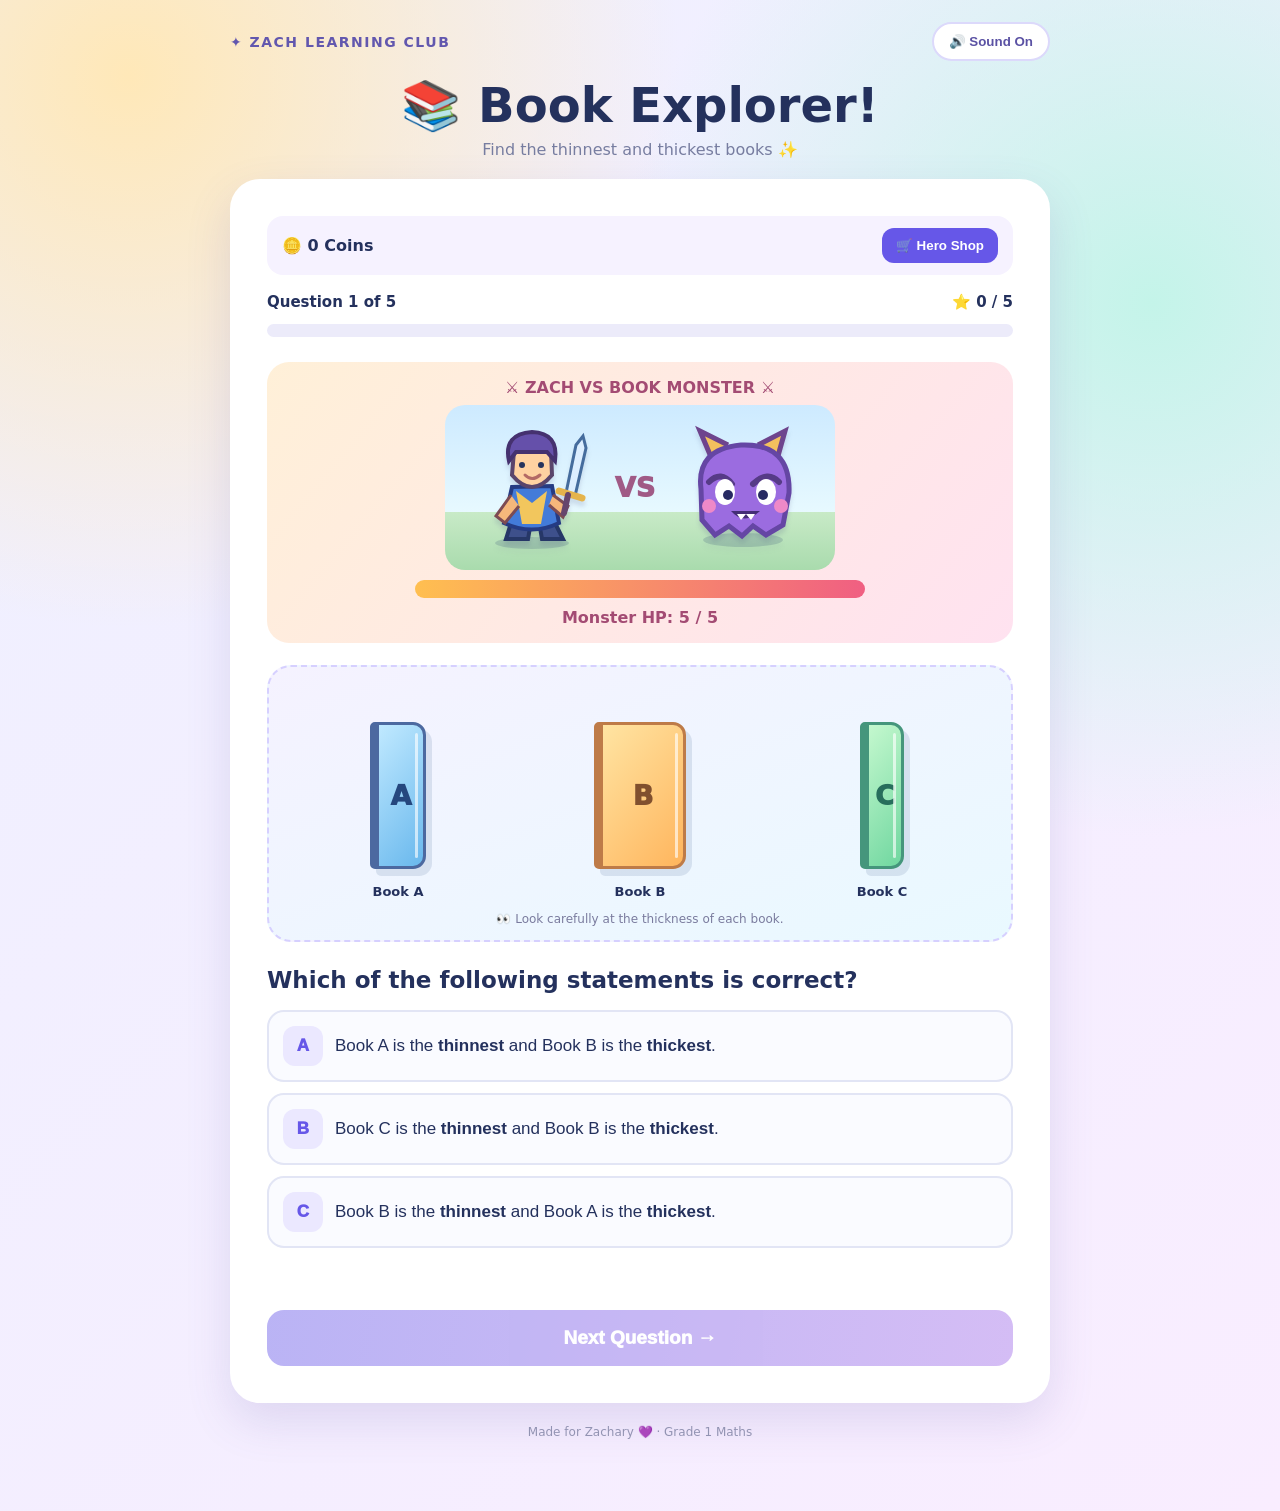
==== commit ba4fde92: "Add persistent RPG coins, hero shop, armor colors, sword and crown upgrades" ====
--- a/thickness-quiz.html
+++ b/thickness-quiz.html
@@ -2,9 +2,10 @@
 <html lang="en"><head><meta charset="utf-8"><meta name="viewport" content="width=device-width,initial-scale=1"><meta name="theme-color" content="#6657e8"><title>Zach's Book Explorer</title>
 <style>
 :root{--ink:#24315d;--violet:#6657e8;--pink:#ff75a4;--mint:#46c6a6;--gold:#ffc75b}*{box-sizing:border-box}body{margin:0;min-height:100vh;font-family:ui-rounded,"Arial Rounded MT Bold",system-ui,sans-serif;color:var(--ink);background:radial-gradient(circle at 10% 5%,#ffe8b8 0,transparent 30%),radial-gradient(circle at 90% 20%,#c4f4e9 0,transparent 32%),linear-gradient(135deg,#eef0ff,#f9edff);padding:22px 15px 50px}.shell{max-width:820px;margin:auto}.top{display:flex;align-items:center;justify-content:space-between;gap:10px}.brand{font-size:14px;font-weight:900;letter-spacing:1.5px;color:#6257ae}.sound{border:2px solid #dcd9fb;background:white;border-radius:50px;padding:10px 15px;font-weight:800;color:#5b52a4;cursor:pointer}h1{font-size:clamp(29px,6vw,48px);line-height:1.1;text-align:center;margin:18px 0 8px}.subtitle{text-align:center;font-size:16px;color:#777da0;margin:0 0 20px}.panel{background:#fff;border:3px solid #fff;border-radius:30px;padding:clamp(18px,4vw,34px);box-shadow:0 18px 45px #6559a829}.row{display:flex;justify-content:space-between;font-weight:900;font-size:15px;gap:12px}.track{background:#ecebfa;height:13px;border-radius:30px;overflow:hidden;margin:13px 0 25px}.fill{height:100%;width:0;background:linear-gradient(90deg,#62d6ae,#6657e8);transition:width .35s}.stage{background:linear-gradient(160deg,#f5f2ff,#e9f9ff);border-radius:24px;padding:22px 12px 14px;border:2px dashed #d6d0ff}.books{display:flex;align-items:flex-end;justify-content:space-around;gap:8px;height:210px}.item{flex:1;min-width:0;text-align:center}.book{height:147px;margin:auto;max-width:95%;display:flex;align-items:center;justify-content:center;border:3px solid #4c69a0;border-left:9px solid #4c69a0;border-radius:5px 13px 13px 5px;background:linear-gradient(130deg,#c0e9ff,#69b8ed);box-shadow:6px 7px 0 #a1b4cf55;position:relative;font-size:27px;font-weight:1000;color:#25477e;transition:width .35s}.book:after{content:"";position:absolute;right:5px;top:8px;bottom:8px;width:3px;border-radius:3px;background:#ffffffa0}.item:nth-child(2) .book{background:linear-gradient(130deg,#ffe4a2,#ffb55d);border-color:#be7b48;color:#81502e}.item:nth-child(3) .book{background:linear-gradient(130deg,#c4f8ce,#70d7a0);border-color:#45967c;color:#276e5c}.label{font-size:13px;font-weight:900;margin:15px 0 0}.hint{text-align:center;color:#7a7b9e;font-size:12px;margin-top:13px}h2{font-size:clamp(18px,4vw,23px);margin:25px 0 17px}.answer{display:flex;align-items:center;gap:12px;width:100%;text-align:left;border:2px solid #e2e5f5;border-radius:17px;background:#fafbff;padding:14px;margin:11px 0;font-size:clamp(14px,2.5vw,17px);line-height:1.5;color:var(--ink);cursor:pointer;transition:transform .15s,border-color .15s}.answer:not(:disabled):active{transform:scale(.985)}.badge{background:#ebe8ff;border-radius:12px;min-width:40px;height:40px;display:grid;place-items:center;font-weight:1000;color:#6657e8}.answer.correct{border-color:#39bf91;background:#e5fff2}.answer.wrong{border-color:#ff8b98;background:#fff0f1}.answer:disabled{cursor:default}.feedback{font-weight:900;min-height:30px;margin:16px 0;color:#298c6b}.next{display:block;width:100%;border:0;border-radius:17px;padding:17px;background:linear-gradient(100deg,#6657e8,#a06ce8);box-shadow:0 7px 0 #5142bb;color:white;font-weight:1000;font-size:19px;cursor:pointer}.next:disabled{opacity:.45;box-shadow:none;cursor:default}.result{text-align:center;padding:45px 15px}.score{font-size:54px;font-weight:1000;color:#6657e8;margin:15px 0}.confetti{font-size:48px}footer{text-align:center;color:#9293b2;font-size:12px;padding:22px}@media(max-width:480px){.books{height:170px}.book{height:113px;font-size:23px}.stage{padding:15px 5px 12px}.label{font-size:12px}.badge{min-width:34px;height:34px}}
-.battle{text-align:center;background:linear-gradient(130deg,#fff0d8,#ffe2f0);border-radius:22px;padding:16px;margin-bottom:22px}.monster{font-size:72px;display:inline-block;transition:transform .5s,opacity .5s}.monster.hit{animation:shake .5s}.monster.down{transform:rotate(85deg) scale(.65);opacity:.5}.hp{height:18px;background:#f3c5d0;border-radius:30px;overflow:hidden;margin:10px auto;max-width:450px}.hpfill{height:100%;width:100%;background:linear-gradient(90deg,#ffbf50,#f05f82);transition:width .6s}.battle-label{font-weight:900;color:#a34b73}@keyframes shake{0%,100%{transform:translateX(0)}25%{transform:translateX(-15px) rotate(-12deg)}60%{transform:translateX(13px) rotate(12deg)}}.fighters{display:flex;align-items:center;justify-content:space-evenly;max-width:390px;margin:8px auto 2px}.hero{font-size:65px;display:inline-block;transform-origin:70% 85%}.hero.slash{animation:slash .65s ease-in-out}.versus{font-size:27px;font-weight:1000;color:#a05a86}.strike{position:absolute;font-size:48px;left:50%;top:20%;pointer-events:none;animation:strike .7s forwards}.enemy-wrap{position:relative}@keyframes slash{0%,100%{transform:translateX(0) rotate(0)}35%{transform:translateX(38px) rotate(-28deg)}65%{transform:translateX(62px) rotate(24deg)}}@keyframes strike{0%{opacity:0;transform:scale(.3) rotate(-40deg)}35%{opacity:1;transform:scale(1.3) rotate(0)}100%{opacity:0;transform:scale(1.7) rotate(30deg)}}@media(prefers-reduced-motion:reduce){.hero.slash,.strike{animation:none}}.sprite{display:block;width:110px;height:130px;overflow:visible;filter:drop-shadow(0 5px 2px #4e51832b)}.monster-sprite{width:120px}.fighters{background:linear-gradient(180deg,#cdeaff 0%,#e7f9ff 65%,#c8eac7 65%,#a9dbad 100%);border-radius:20px;min-height:165px;padding:12px 4px;overflow:hidden}.hero,.monster{font-size:initial}.hero.slash{animation:knightStrike .65s ease-in-out}.hero .sword{transform-origin:90px 80px}.hero.slash .sword{animation:swordSwing .65s ease-in-out}@keyframes knightStrike{0%,100%{transform:translateX(0)}40%{transform:translateX(42px)}65%{transform:translateX(58px)}}@keyframes swordSwing{0%,100%{transform:rotate(0)}40%{transform:rotate(-55deg)}65%{transform:rotate(48deg)}}@media(max-width:480px){.sprite{width:78px;height:103px}.monster-sprite{width:86px}.fighters{min-height:130px}}</style></head><body><div class="shell"><div class="top"><div class="brand">✦ ZACH LEARNING CLUB</div><button class="sound" id="sound" aria-label="Toggle sound">🔊 Sound On</button></div><h1>📚 Book Explorer!</h1><p class="subtitle">Find the thinnest and thickest books ✨</p><main class="panel" id="quiz"><div class="row"><span id="count">Question 1 of 5</span><span id="stars">⭐ 0 / 5</span></div><div class="track"><div class="fill" id="fill"></div></div><div class="battle"><div class="battle-label">⚔️ ZACH VS BOOK MONSTER ⚔️</div><div class="fighters"><span class="hero" id="hero"><svg class="sprite hero-sprite" viewBox="0 0 110 130" aria-label="Knight Zach" role="img"><ellipse cx="55" cy="121" rx="37" ry="6" fill="#344e75" opacity=".2"/><path d="M34 101L29 117H51L54 100M62 100L65 117H86L77 99" fill="#3e508b" stroke="#263767" stroke-width="4"/><path d="M35 65L27 101Q55 114 82 101L75 64Z" fill="#437bd9" stroke="#253b83" stroke-width="4"/><path d="M39 69L55 81L70 69L64 102H45Z" fill="#f2c65d"/><path d="M34 73L19 94L28 101L42 84" fill="#f5b77b" stroke="#7c4b53" stroke-width="3"/><path d="M76 73L91 84L86 95L72 83" fill="#f5b77b" stroke="#7c4b53" stroke-width="3"/><path d="M37 29Q55 4 74 29L75 53Q55 77 35 53Z" fill="#ffd2a1" stroke="#5a456b" stroke-width="4"/><path d="M32 39Q26 12 55 10Q82 11 78 39L70 30L39 30Z" fill="#6550aa" stroke="#45316f" stroke-width="4"/><circle cx="45" cy="43" r="3" fill="#26345d"/><circle cx="64" cy="43" r="3" fill="#26345d"/><path d="M48 53Q55 60 63 53" fill="none" stroke="#b46a65" stroke-width="3" stroke-linecap="round"/><g class="sword"><path d="M89 71L99 23L106 14L109 26L98 74Z" fill="#dceeff" stroke="#456c9d" stroke-width="3"/><path d="M82 69L105 76" stroke="#e5b44c" stroke-width="7" stroke-linecap="round"/><path d="M91 73L87 91" stroke="#66466d" stroke-width="6" stroke-linecap="round"/></g></svg></span><span class="versus">VS</span><span class="enemy-wrap"><span class="monster" id="monster"><svg class="sprite monster-sprite" viewBox="0 0 120 130" aria-label="Purple boss monster" role="img"><ellipse cx="60" cy="120" rx="40" ry="7" fill="#344e75" opacity=".2"/><path d="M28 37L17 11L45 25M75 25L102 11L93 43" fill="#f3c15e" stroke="#6e448d" stroke-width="5"/><path d="M18 69Q13 29 58 25Q108 23 106 73L100 105L83 115L70 106L59 116L46 106L32 115L19 100Z" fill="#9b6ce0" stroke="#6546a4" stroke-width="5"/><path d="M26 62Q38 50 49 64M70 64Q85 50 96 62" fill="none" stroke="#563b87" stroke-width="6" stroke-linecap="round"/><ellipse cx="42" cy="72" rx="10" ry="13" fill="#fff"/><ellipse cx="83" cy="72" rx="10" ry="13" fill="#fff"/><circle cx="45" cy="75" r="5" fill="#272a62"/><circle cx="80" cy="75" r="5" fill="#272a62"/><path d="M48 91Q61 106 77 91Z" fill="#442e75"/><path d="M54 94L58 100L63 94L68 100L72 94" fill="#fff"/><circle cx="26" cy="86" r="7" fill="#ee89c8"/><circle cx="98" cy="86" r="7" fill="#ee89c8"/></svg></span><span id="strike"></span></span></div><div class="hp"><div class="hpfill" id="hpfill"></div></div><div class="battle-label" id="hptext">Monster HP: 5 / 5</div></div><div class="stage"><div class="books" id="books"></div><div class="hint">👀 Look carefully at the thickness of each book.</div></div><h2>Which of the following statements is correct?</h2><div id="answers"></div><div class="feedback" id="feedback" aria-live="polite"></div><button class="next" id="next" disabled>Next Question →</button></main><footer>Made for Zachary 💜 · Grade 1 Maths</footer></div>
+.battle{text-align:center;background:linear-gradient(130deg,#fff0d8,#ffe2f0);border-radius:22px;padding:16px;margin-bottom:22px}.monster{font-size:72px;display:inline-block;transition:transform .5s,opacity .5s}.monster.hit{animation:shake .5s}.monster.down{transform:rotate(85deg) scale(.65);opacity:.5}.hp{height:18px;background:#f3c5d0;border-radius:30px;overflow:hidden;margin:10px auto;max-width:450px}.hpfill{height:100%;width:100%;background:linear-gradient(90deg,#ffbf50,#f05f82);transition:width .6s}.battle-label{font-weight:900;color:#a34b73}@keyframes shake{0%,100%{transform:translateX(0)}25%{transform:translateX(-15px) rotate(-12deg)}60%{transform:translateX(13px) rotate(12deg)}}.fighters{display:flex;align-items:center;justify-content:space-evenly;max-width:390px;margin:8px auto 2px}.hero{font-size:65px;display:inline-block;transform-origin:70% 85%}.hero.slash{animation:slash .65s ease-in-out}.versus{font-size:27px;font-weight:1000;color:#a05a86}.strike{position:absolute;font-size:48px;left:50%;top:20%;pointer-events:none;animation:strike .7s forwards}.enemy-wrap{position:relative}@keyframes slash{0%,100%{transform:translateX(0) rotate(0)}35%{transform:translateX(38px) rotate(-28deg)}65%{transform:translateX(62px) rotate(24deg)}}@keyframes strike{0%{opacity:0;transform:scale(.3) rotate(-40deg)}35%{opacity:1;transform:scale(1.3) rotate(0)}100%{opacity:0;transform:scale(1.7) rotate(30deg)}}@media(prefers-reduced-motion:reduce){.hero.slash,.strike{animation:none}}.sprite{display:block;width:110px;height:130px;overflow:visible;filter:drop-shadow(0 5px 2px #4e51832b)}.monster-sprite{width:120px}.fighters{background:linear-gradient(180deg,#cdeaff 0%,#e7f9ff 65%,#c8eac7 65%,#a9dbad 100%);border-radius:20px;min-height:165px;padding:12px 4px;overflow:hidden}.hero,.monster{font-size:initial}.hero.slash{animation:knightStrike .65s ease-in-out}.hero .sword{transform-origin:90px 80px}.hero.slash .sword{animation:swordSwing .65s ease-in-out}@keyframes knightStrike{0%,100%{transform:translateX(0)}40%{transform:translateX(42px)}65%{transform:translateX(58px)}}@keyframes swordSwing{0%,100%{transform:rotate(0)}40%{transform:rotate(-55deg)}65%{transform:rotate(48deg)}}@media(max-width:480px){.sprite{width:78px;height:103px}.monster-sprite{width:86px}.fighters{min-height:130px}}.wallet{display:flex;justify-content:space-between;align-items:center;gap:10px;background:#f6f2ff;border-radius:16px;padding:12px 15px;margin-bottom:18px;font-weight:900}.shopbtn,.shopitem button{border:0;border-radius:12px;background:#6657e8;color:white;padding:10px 14px;font-weight:900;cursor:pointer}.shop{margin:0 0 20px;border:2px solid #dcd6ff;border-radius:20px;padding:16px;background:#fcfbff}.shop[hidden]{display:none}.shopgrid{display:grid;grid-template-columns:repeat(2,minmax(0,1fr));gap:10px}.shopitem{background:#f1f1ff;border-radius:14px;padding:12px;text-align:center;font-weight:800}.shopitem button{display:block;width:100%;margin-top:9px}.shopitem button:disabled{background:#b8b7cb;cursor:default}.shopnote{font-size:12px;color:#777da0;margin-top:10px}.reward{font-size:20px;font-weight:900;color:#6657e8;margin:14px 0}@media(max-width:440px){.shopgrid{grid-template-columns:1fr}}</style></head><body><div class="shell"><div class="top"><div class="brand">✦ ZACH LEARNING CLUB</div><button class="sound" id="sound" aria-label="Toggle sound">🔊 Sound On</button></div><h1>📚 Book Explorer!</h1><p class="subtitle">Find the thinnest and thickest books ✨</p><main class="panel" id="quiz"><div class="wallet"><span id="wallet">🪙 0 Coins</span><button class="shopbtn" id="shopToggle" type="button">🛒 Hero Shop</button></div><section class="shop" id="shop" hidden><h2>🛍️ Hero Shop</h2><div class="shopgrid" id="shopgrid"></div><div class="shopnote">Coins and equipment are saved on this browser only.</div></section><div class="row"><span id="count">Question 1 of 5</span><span id="stars">⭐ 0 / 5</span></div><div class="track"><div class="fill" id="fill"></div></div><div class="battle"><div class="battle-label">⚔️ ZACH VS BOOK MONSTER ⚔️</div><div class="fighters"><span class="hero" id="hero"><svg class="sprite hero-sprite" viewBox="0 0 110 130" aria-label="Knight Zach" role="img"><ellipse cx="55" cy="121" rx="37" ry="6" fill="#344e75" opacity=".2"/><path d="M34 101L29 117H51L54 100M62 100L65 117H86L77 99" fill="#3e508b" stroke="#263767" stroke-width="4"/><path d="M35 65L27 101Q55 114 82 101L75 64Z" fill="#437bd9" stroke="#253b83" stroke-width="4"/><path d="M39 69L55 81L70 69L64 102H45Z" fill="#f2c65d"/><path d="M34 73L19 94L28 101L42 84" fill="#f5b77b" stroke="#7c4b53" stroke-width="3"/><path d="M76 73L91 84L86 95L72 83" fill="#f5b77b" stroke="#7c4b53" stroke-width="3"/><path d="M37 29Q55 4 74 29L75 53Q55 77 35 53Z" fill="#ffd2a1" stroke="#5a456b" stroke-width="4"/><path d="M32 39Q26 12 55 10Q82 11 78 39L70 30L39 30Z" fill="#6550aa" stroke="#45316f" stroke-width="4"/><circle cx="45" cy="43" r="3" fill="#26345d"/><circle cx="64" cy="43" r="3" fill="#26345d"/><path d="M48 53Q55 60 63 53" fill="none" stroke="#b46a65" stroke-width="3" stroke-linecap="round"/><g class="sword"><path d="M89 71L99 23L106 14L109 26L98 74Z" fill="#dceeff" stroke="#456c9d" stroke-width="3"/><path d="M82 69L105 76" stroke="#e5b44c" stroke-width="7" stroke-linecap="round"/><path d="M91 73L87 91" stroke="#66466d" stroke-width="6" stroke-linecap="round"/></g></svg></span><span class="versus">VS</span><span class="enemy-wrap"><span class="monster" id="monster"><svg class="sprite monster-sprite" viewBox="0 0 120 130" aria-label="Purple boss monster" role="img"><ellipse cx="60" cy="120" rx="40" ry="7" fill="#344e75" opacity=".2"/><path d="M28 37L17 11L45 25M75 25L102 11L93 43" fill="#f3c15e" stroke="#6e448d" stroke-width="5"/><path d="M18 69Q13 29 58 25Q108 23 106 73L100 105L83 115L70 106L59 116L46 106L32 115L19 100Z" fill="#9b6ce0" stroke="#6546a4" stroke-width="5"/><path d="M26 62Q38 50 49 64M70 64Q85 50 96 62" fill="none" stroke="#563b87" stroke-width="6" stroke-linecap="round"/><ellipse cx="42" cy="72" rx="10" ry="13" fill="#fff"/><ellipse cx="83" cy="72" rx="10" ry="13" fill="#fff"/><circle cx="45" cy="75" r="5" fill="#272a62"/><circle cx="80" cy="75" r="5" fill="#272a62"/><path d="M48 91Q61 106 77 91Z" fill="#442e75"/><path d="M54 94L58 100L63 94L68 100L72 94" fill="#fff"/><circle cx="26" cy="86" r="7" fill="#ee89c8"/><circle cx="98" cy="86" r="7" fill="#ee89c8"/></svg></span><span id="strike"></span></span></div><div class="hp"><div class="hpfill" id="hpfill"></div></div><div class="battle-label" id="hptext">Monster HP: 5 / 5</div></div><div class="stage"><div class="books" id="books"></div><div class="hint">👀 Look carefully at the thickness of each book.</div></div><h2>Which of the following statements is correct?</h2><div id="answers"></div><div class="feedback" id="feedback" aria-live="polite"></div><button class="next" id="next" disabled>Next Question →</button></main><footer>Made for Zachary 💜 · Grade 1 Maths</footer></div>
 <script>
 const questions=[{s:[2,5,1],o:[[0,1],[2,1],[1,0]],a:1},{s:[8,3,6],o:[[1,0],[2,1],[0,2]],a:0},{s:[4,7,2],o:[[1,0],[0,2],[2,1]],a:2},{s:[5,2,9],o:[[2,0],[1,2],[0,1]],a:1},{s:[3,1,6],o:[[2,1],[0,2],[1,2]],a:2}];let index=0,score=0,answered=false,soundOn=true,ctx;const get=id=>document.getElementById(id);function beep(correct){if(!soundOn)return;try{ctx=ctx||new(window.AudioContext||window.webkitAudioContext)();if(ctx.state==="suspended")ctx.resume();const notes=correct?[523,659,784]:[330,262];notes.forEach((freq,j)=>{let osc=ctx.createOscillator(),gain=ctx.createGain(),start=ctx.currentTime+j*.115;osc.type=correct?"sine":"triangle";osc.frequency.setValueAtTime(freq,start);gain.gain.setValueAtTime(.0001,start);gain.gain.exponentialRampToValueAtTime(.13,start+.02);gain.gain.exponentialRampToValueAtTime(.0001,start+.20);osc.connect(gain);gain.connect(ctx.destination);osc.start(start);osc.stop(start+.21)})}catch(e){}}get("sound").onclick=()=>{soundOn=!soundOn;get("sound").textContent=soundOn?"🔊 Sound On":"🔇 Sound Off";if(soundOn)beep(true)};function attack(){let hp=5-score;get("hpfill").style.width=(hp*20)+"%";get("hptext").textContent="Monster HP: "+hp+" / 5";let hero=get("hero");hero.classList.remove("slash");void hero.offsetWidth;hero.classList.add("slash");get("strike").innerHTML='<span class="strike">⚔️💥</span>';setTimeout(()=>{const v=get("strike");if(v)v.textContent=""},720);let m=get("monster");m.classList.remove("hit");void m.offsetWidth;m.classList.add("hit");if(hp===0)setTimeout(()=>{m.classList.remove("hit");m.classList.add("down");get("hptext").textContent="🏆 MONSTER DEFEATED!"},550)}
 function victory(){if(!soundOn)return;try{ctx=ctx||new(window.AudioContext||window.webkitAudioContext)();if(ctx.state==="suspended")ctx.resume();let t=ctx.currentTime+.1;[523,659,784,1047,784,1047,1175,1319,1047].forEach((f,i)=>{let o=ctx.createOscillator(),g=ctx.createGain(),d=i===8?.65:.17;o.type="triangle";o.frequency.value=f;g.gain.setValueAtTime(.0001,t);g.gain.exponentialRampToValueAtTime(.12,t+.02);g.gain.exponentialRampToValueAtTime(.0001,t+d);o.connect(g);g.connect(ctx.destination);o.start(t);o.stop(t+d+.02);t+=d})}catch(e){}}
-function render(){answered=false;const q=questions[index];get("count").textContent="Question "+(index+1)+" of 5";get("stars").textContent="⭐ "+score+" / 5";get("fill").style.width=(index/5*100)+"%";get("books").innerHTML=q.s.map((s,j)=>'<div class="item"><div class="book" style="width:'+(32+s*12)+'px">'+String.fromCharCode(65+j)+'</div><div class="label">Book '+String.fromCharCode(65+j)+'</div></div>').join("");get("answers").innerHTML=q.o.map((pair,j)=>'<button class="answer" data-answer="'+j+'"><span class="badge">'+String.fromCharCode(65+j)+'</span><span>Book '+String.fromCharCode(65+pair[0])+' is the <b>thinnest</b> and Book '+String.fromCharCode(65+pair[1])+' is the <b>thickest</b>.</span></button>').join("");document.querySelectorAll(".answer").forEach(b=>b.addEventListener("click",()=>choose(Number(b.dataset.answer))));get("feedback").textContent="";get("next").disabled=true;get("next").textContent=index===4?"See My Results 🏆":"Next Question →"}function choose(choice){if(answered)return;answered=true;const q=questions[index],correct=choice===q.a;if(correct){score++;attack()}beep(correct);document.querySelectorAll(".answer").forEach((b,j)=>{b.disabled=true;if(j===q.a)b.classList.add("correct");else if(j===choice)b.classList.add("wrong")});get("feedback").textContent=correct?"🌟 Amazing, Zach! That's correct!":"💡 Nice try! The green answer is correct.";get("feedback").style.color=correct?"#298c6b":"#d36c72";get("stars").textContent="⭐ "+score+" / 5";get("next").disabled=false;setTimeout(()=>{if(answered&&get("next")&&!get("next").disabled)get("next").click()},correct?1400:1700)}get("next").onclick=()=>{index++;if(index<5){render();window.scrollTo({top:0,behavior:"smooth"})}else{if(score===5){victory();setTimeout(()=>showResult(),1450)}else showResult()}};function showResult(){get("quiz").innerHTML='<div class="result"><div class="confetti">🎉🏆🎉</div><h1>Great job, Zach!</h1><p>You finished the challenge!</p><div class="score">'+score+' / 5 ⭐</div><p>'+(score===5?"Perfect score! You are a book expert!":"Every try makes you stronger!")+'</p><button class="next" onclick="location.reload()">🔄 Play Again</button></div>';if(score!==5)beep(true)}render();
+const STORE="zach-rpg-save-v1";const catalog=[{id:"blue",name:"💙 Blue Armor",cost:0,type:"color",value:"#437bd9"},{id:"red",name:"❤️ Red Armor",cost:10,type:"color",value:"#e46b6b"},{id:"green",name:"💚 Green Armor",cost:10,type:"color",value:"#43b998"},{id:"gold",name:"💛 Golden Armor",cost:20,type:"color",value:"#efbd49"},{id:"steel",name:"🗡️ Steel Sword",cost:15,type:"weapon"},{id:"crown",name:"👑 Royal Crown",cost:25,type:"hat"}];let save={coins:0,earned:0,owned:["blue"],color:"blue",weapon:false,hat:false};try{const data=JSON.parse(localStorage.getItem(STORE));if(data&&Number.isFinite(data.coins)&&Array.isArray(data.owned))save={...save,...data}}catch(e){}function persist(){try{localStorage.setItem(STORE,JSON.stringify(save))}catch(e){}}function dress(){let svg=document.querySelector("#hero svg");if(!svg)return;let body=svg.querySelector('path[d^="M35 65"]');if(body)body.setAttribute("fill",(catalog.find(x=>x.id===save.color)||catalog[0]).value);let blade=svg.querySelector('.sword path');if(blade)blade.setAttribute("fill",save.weapon?"#a8f3ff":"#dceeff");let old=svg.querySelector(".crown");if(old)old.remove();if(save.hat){let ns="http://www.w3.org/2000/svg",c=document.createElementNS(ns,"path");c.setAttribute("class","crown");c.setAttribute("d","M33 16L29 0L43 8L55 -1L68 8L80 0L76 17Z");c.setAttribute("fill","#ffd34f");c.setAttribute("stroke","#9a6532");c.setAttribute("stroke-width","3");svg.appendChild(c)}}function shopRender(){get("wallet").textContent="🪙 "+save.coins+" Coins";get("shopgrid").innerHTML=catalog.map(item=>{let owned=save.owned.includes(item.id),equipped=item.type==="color"?save.color===item.id:item.type==="weapon"?save.weapon:save.hat;let label=equipped?"Equipped ✓":owned?"Equip":item.cost+" 🪙";return '<div class="shopitem">'+item.name+'<button type="button" data-buy="'+item.id+'" '+(equipped||(!owned&&save.coins<item.cost)?"disabled":"")+'>'+label+'</button></div>'}).join("");document.querySelectorAll("[data-buy]").forEach(b=>b.onclick=()=>{let item=catalog.find(x=>x.id===b.dataset.buy);if(!item)return;let owned=save.owned.includes(item.id);if(!owned){if(save.coins<item.cost)return;save.coins-=item.cost;save.owned.push(item.id)}if(item.type==="color")save.color=item.id;else if(item.type==="weapon")save.weapon=true;else if(item.type==="hat")save.hat=true;persist();dress();shopRender()})}get("shopToggle").onclick=()=>{get("shop").hidden=!get("shop").hidden;get("shopToggle").textContent=get("shop").hidden?"🛒 Hero Shop":"✖ Close Shop"};shopRender();dress();
+function render(){answered=false;const q=questions[index];get("count").textContent="Question "+(index+1)+" of 5";get("stars").textContent="⭐ "+score+" / 5";get("fill").style.width=(index/5*100)+"%";get("books").innerHTML=q.s.map((s,j)=>'<div class="item"><div class="book" style="width:'+(32+s*12)+'px">'+String.fromCharCode(65+j)+'</div><div class="label">Book '+String.fromCharCode(65+j)+'</div></div>').join("");get("answers").innerHTML=q.o.map((pair,j)=>'<button class="answer" data-answer="'+j+'"><span class="badge">'+String.fromCharCode(65+j)+'</span><span>Book '+String.fromCharCode(65+pair[0])+' is the <b>thinnest</b> and Book '+String.fromCharCode(65+pair[1])+' is the <b>thickest</b>.</span></button>').join("");document.querySelectorAll(".answer").forEach(b=>b.addEventListener("click",()=>choose(Number(b.dataset.answer))));get("feedback").textContent="";get("next").disabled=true;get("next").textContent=index===4?"See My Results 🏆":"Next Question →"}function choose(choice){if(answered)return;answered=true;const q=questions[index],correct=choice===q.a;if(correct){score++;attack()}beep(correct);document.querySelectorAll(".answer").forEach((b,j)=>{b.disabled=true;if(j===q.a)b.classList.add("correct");else if(j===choice)b.classList.add("wrong")});get("feedback").textContent=correct?"🌟 Amazing, Zach! That's correct!":"💡 Nice try! The green answer is correct.";get("feedback").style.color=correct?"#298c6b":"#d36c72";get("stars").textContent="⭐ "+score+" / 5";get("next").disabled=false;setTimeout(()=>{if(answered&&get("next")&&!get("next").disabled)get("next").click()},correct?1400:1700)}get("next").onclick=()=>{index++;if(index<5){render();window.scrollTo({top:0,behavior:"smooth"})}else{if(score===5){victory();setTimeout(()=>showResult(),1450)}else showResult()}};function showResult(){let prize=score*2+(score===5?5:0);save.coins+=prize;save.earned+=prize;persist();get("quiz").innerHTML='<div class="result"><div class="confetti">🎉🏆🎉</div><h1>Great job, Zach!</h1><p>You finished the challenge!</p><div class="score">'+score+' / 5 ⭐</div><p>'+(score===5?"Perfect score! You are a book expert!":"Every try makes you stronger!")+'</p><div class="reward">🪙 +'+prize+' Coins earned!<br>Total: '+save.coins+' Coins</div><button class="next" onclick="location.reload()">🔄 Play Again</button></div>';if(score!==5)beep(true)}render();
 </script></body></html>
